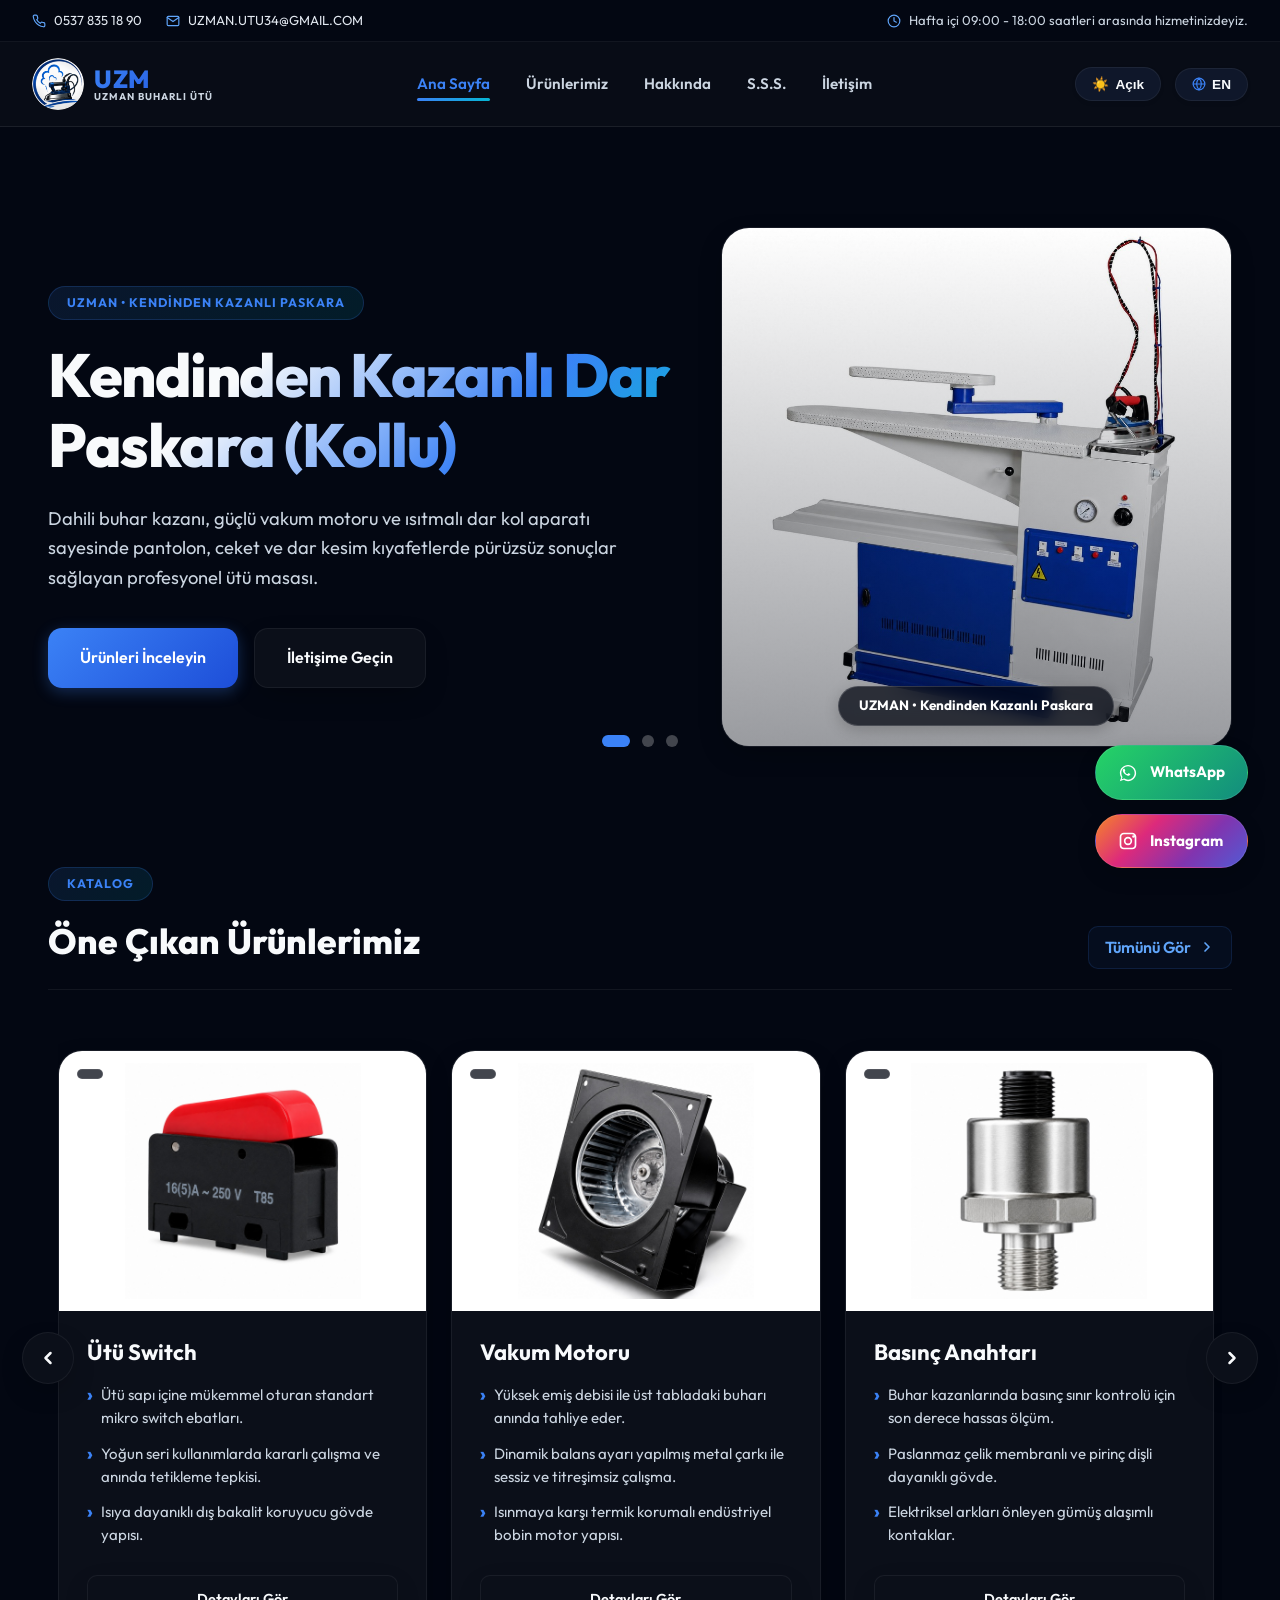
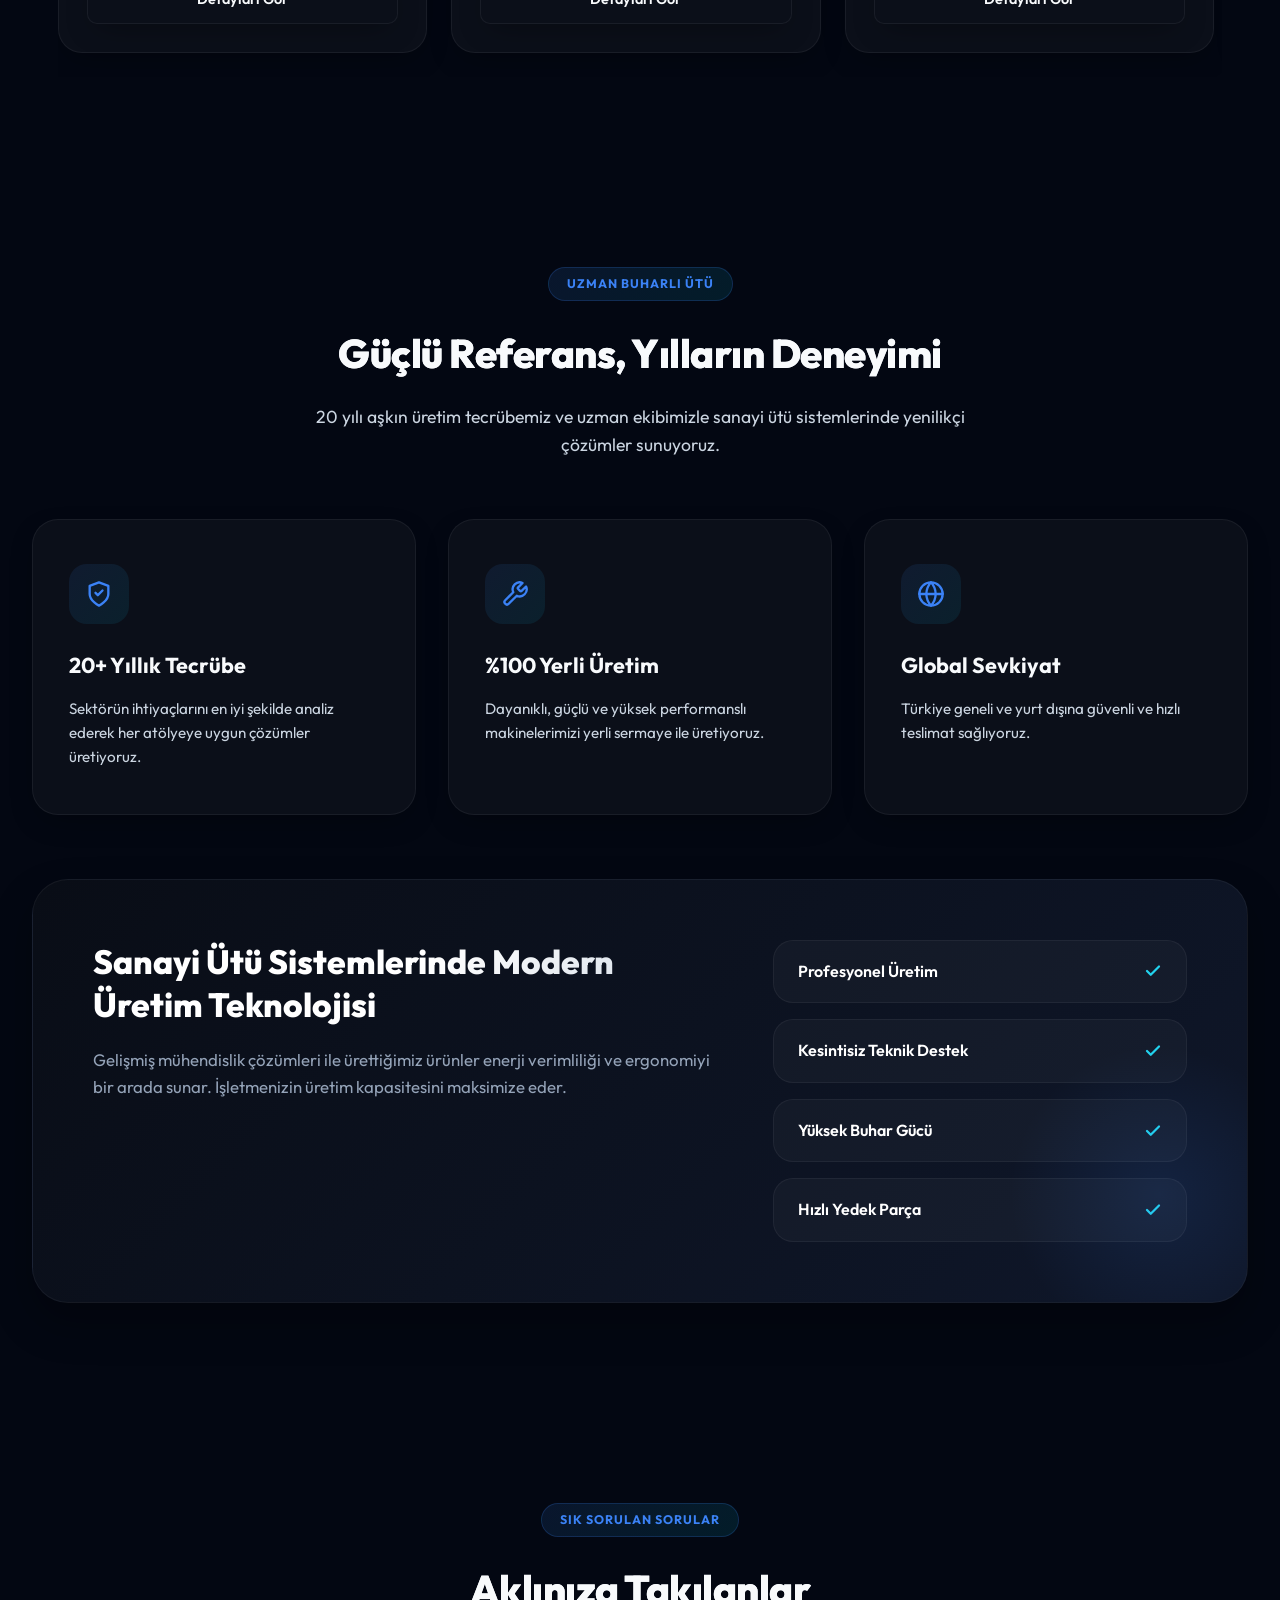
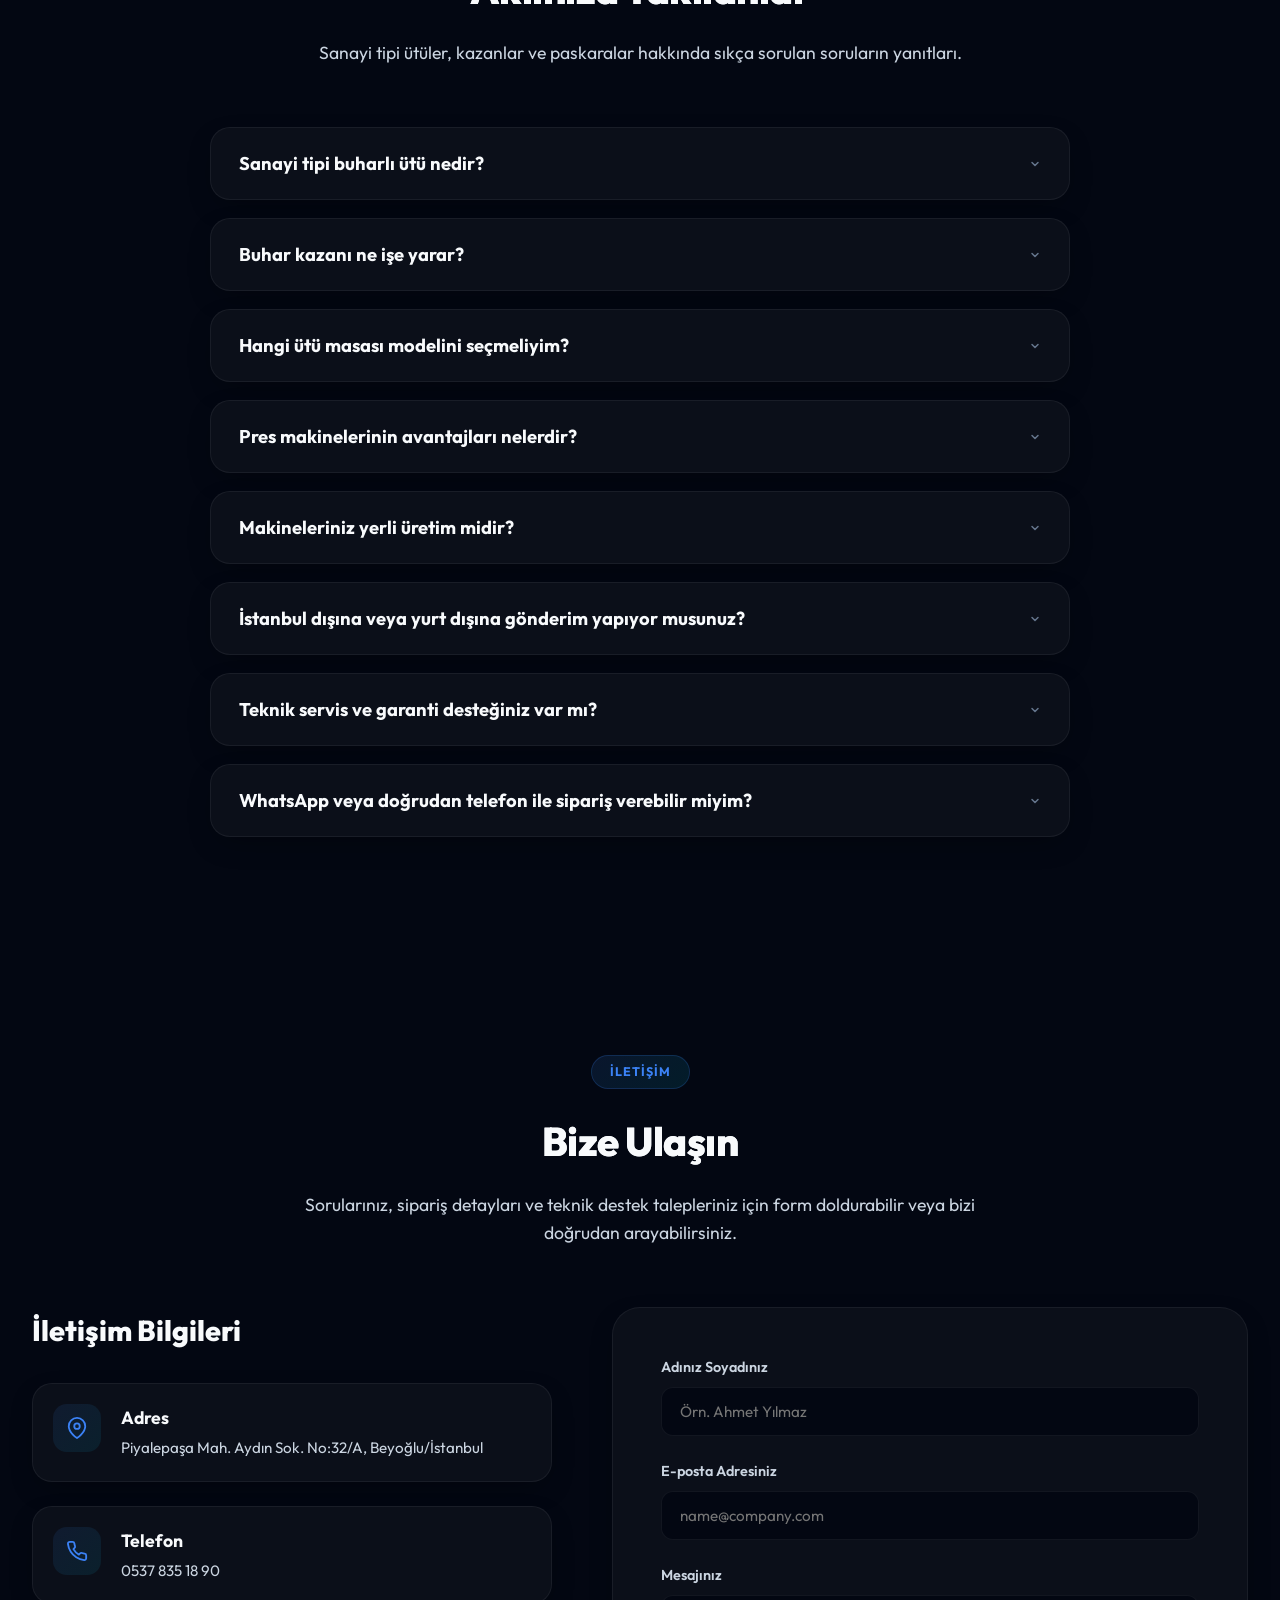
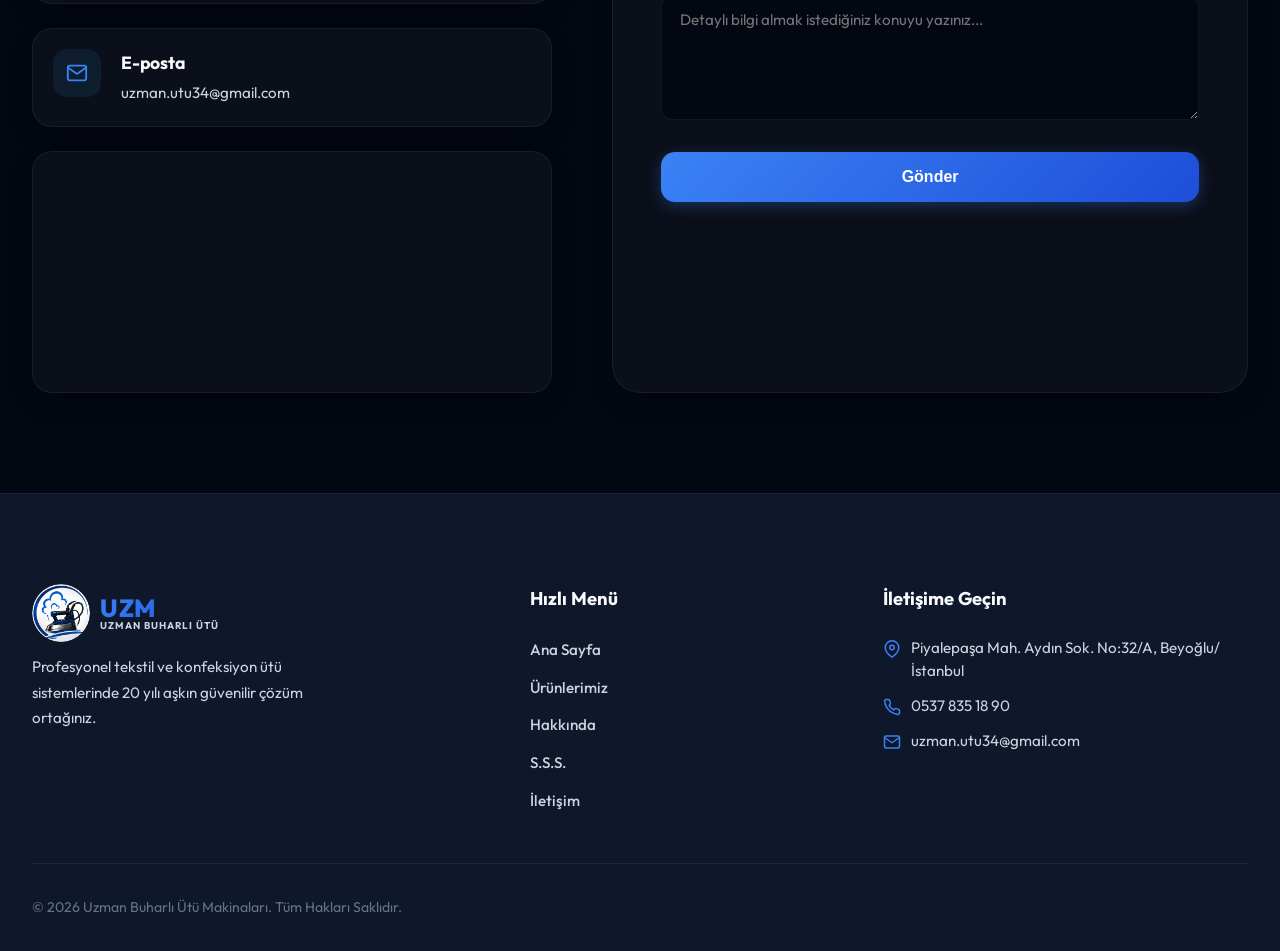
==== index.html @ 2eaba127 "Site güncellendi" ====
<!doctype html>
<html lang="tr" data-theme="dark">
  <head>
    <link rel="stylesheet" href="css/style.css" />
    <meta charset="UTF-8" />
    <meta name="viewport" content="width=device-width, initial-scale=1.0" />
    <title>
      Uzman Buharlı Ütü Makinaları 
    </title>
    <meta
      name="description"
      content="Uzman Buharlı Ütü Makinaları, tekstil ve konfeksiyon sektörüne yönelik profesyonel ütü, pres ve buharlı ütü sistemlerinde kaliteli çözümler sunar."
    />
    <meta
      name="keywords"
      content="Buharlı Ütü, Sanayi Tipi Ütü, Pres Ütü, Buhar Kazanı, Vakumlu Paskara, Tekstil Ekipmanları"
    />
  </head>
  <body>
    <!-- Üst Bilgi Çubuğu (Ticker) -->
    <div class="top-ticker">
      <div class="ticker-info">
        <span>
          <svg class="icon ticker-icon-svg" viewBox="0 0 24 24" fill="none" stroke="currentColor" stroke-width="2" stroke-linecap="round" stroke-linejoin="round"><path d="M22 16.92v3a2 2 0 0 1-2.18 2 19.79 19.79 0 0 1-8.63-3.07 19.5 19.5 0 0 1-6-6 19.79 19.79 0 0 1-3.07-8.67A2 2 0 0 1 4.11 2h3a2 2 0 0 1 2 1.72 12.84 12.84 0 0 0 .7 2.81 2 2 0 0 1-.45 2.11L8.09 9.91a16 16 0 0 0 6 6l1.27-1.27a2 2 0 0 1 2.11-.45 12.84 12.84 0 0 0 2.81.7A2 2 0 0 1 22 16.92z"></path></svg>
          <a href="tel:+905378351890" id="ticker-phone">0537 835 18 90</a>
        </span>
        <span>
          <svg class="icon ticker-icon-svg" viewBox="0 0 24 24" fill="none" stroke="currentColor" stroke-width="2" stroke-linecap="round" stroke-linejoin="round"><path d="M4 4h16c1.1 0 2 .9 2 2v12c0 1.1-.9 2-2 2H4c-1.1 0-2-.9-2-2V6c0-1.1.9-2 2-2z"></path><polyline points="22,6 12,13 2,6"></polyline></svg>
          <a href="mailto:uzman.utu34@gmail.com">UZMAN.UTU34@GMAIL.COM</a>
        </span>
      </div>
      <div class="ticker-news">
        <svg class="icon ticker-icon-svg" viewBox="0 0 24 24" fill="none" stroke="currentColor" stroke-width="2" stroke-linecap="round" stroke-linejoin="round"><circle cx="12" cy="12" r="10"></circle><polyline points="12 6 12 12 16 14"></polyline></svg>
        <span data-i18n="ticker-announcement">Hafta içi 09:00 - 18:00 saatleri arasında hizmetinizdeyiz.</span>
      </div>
    </div>

    <!-- Header ve Menü -->
    <header>
      <div class="navbar">
        <a href="#" class="logo">
          <img src="assets/images/logo.png" alt="Uzman Buharlı Ütü Makinaları" class="logo-img" />
          <span class="logo-text-container">
            <span class="logo-title">UZM</span>
            <span class="logo-subtitle">Uzman Buharlı Ütü</span>
          </span>
        </a>

        <ul class="nav-menu" id="nav-menu">
          <li>
            <a
              href="#"
              class="nav-link active"
              data-section="home"
              data-i18n="nav-home"
              >Ana Sayfa</a
            >
          </li>
          <li>
            <a
              href="#products"
              class="nav-link"
              data-section="products"
              data-i18n="nav-products"
              >Ürünlerimiz</a
            >
          </li>
          <li>
            <a
              href="#about"
              class="nav-link"
              data-section="about"
              data-i18n="nav-about"
              >Hakkında</a
            >
          </li>
          <li>
            <a
              href="#faq"
              class="nav-link"
              data-section="faq"
              data-i18n="nav-faq"
              >S.S.S.</a
            >
          </li>
          <li>
            <a
              href="#contact"
              class="nav-link"
              data-section="contact"
              data-i18n="nav-contact"
              >İletişim</a
            >
          </li>
        </ul>

        <div class="nav-controls">
          <button class="theme-toggle" id="theme-toggle" aria-label="Koyu tema">
            🌙 <span data-i18n="theme-dark">Koyu</span>
          </button>
          <button
            class="lang-toggle"
            id="lang-toggle"
            aria-label="Change Language"
          >
            <svg class="lang-icon" viewBox="0 0 24 24" fill="none" stroke="currentColor" stroke-width="2" stroke-linecap="round" stroke-linejoin="round"><circle cx="12" cy="12" r="10"></circle><line x1="2" y1="12" x2="22" y2="12"></line><path d="M12 2a15.3 15.3 0 0 1 4 10 15.3 15.3 0 0 1-4 10 15.3 15.3 0 0 1-4-10 15.3 15.3 0 0 1 4-10z"></path></svg>
            <span>EN</span>
          </button>
          <button class="menu-toggle" id="menu-toggle" aria-label="Toggle menu">
            <svg viewBox="0 0 24 24" width="24" height="24" stroke="currentColor" stroke-width="2.5" fill="none" stroke-linecap="round" stroke-linejoin="round"><line x1="3" y1="12" x2="21" y2="12"></line><line x1="3" y1="6" x2="21" y2="6"></line><line x1="3" y1="18" x2="21" y2="18"></line></svg>
          </button>
        </div>
      </div>
    </header>

    <main>
      <!-- Ana Giriş (Hero Slider) Bölümü -->
      <section id="home" class="hero-section hero-slider">
        <div class="slider-container" id="slider-container">
          
          <!-- Slide 1: Genel Pres & Ütü -->
          <div class="slide active">
            <div class="hero-content">
              <span class="section-badge" data-i18n="hero-badge-1">UZM PRESS • Yüksek Performans</span>
              <h1 data-i18n="hero-title-1">Sanayi Tipi Buharlı Ütü ve Pres Sistemleri</h1>
              <p data-i18n="hero-desc-1">Tekstil atölyeleri, kuru temizleme işletmeleri ve konfeksiyon fabrikaları için yüksek kaliteli, dayanıklı ve üstün performanslı buharlı ütü çözümleri.</p>
              <div class="cta-buttons">
                <a href="#products" class="btn btn-primary" data-i18n="hero-cta-primary">Ürünleri İnceleyin</a>
                <a href="#contact" class="btn btn-secondary" data-i18n="hero-cta-secondary">İletişime Geçin</a>
              </div>
            </div>
            <div class="hero-image-container">
              <div class="hero-image-glow"></div>
              <img src="assets/images/kendinden_kazanli_dar_paskara_kollu.jpg" alt="Kendinden Kazanlı Dar Paskara (Kollu)" />
              <div class="hero-image-caption" data-i18n="hero-badge-1">UZMAN • Kendinden Kazanlı Paskara</div>
            </div>
          </div>
          
          <!-- Slide 2: Kazanlar -->
          <div class="slide">
            <div class="hero-content">
              <span class="section-badge" data-i18n="hero-badge-2">UZM PRESS • Maksimum Güç</span>
              <h1 data-i18n="hero-title-2">Tam Otomatik Endüstriyel Buhar Kazanları</h1>
              <p data-i18n="hero-desc-2">Yüksek basınçlı kuru buhar üretimi ve kesintisiz su beslemesi ile konfeksiyon hatlarında kesintisiz çalışma ve yüksek verimlilik.</p>
              <div class="cta-buttons">
                <a href="#products" class="btn btn-primary" data-i18n="hero-cta-primary">Ürünleri İnceleyin</a>
                <a href="#contact" class="btn btn-secondary" data-i18n="hero-cta-secondary">İletişime Geçin</a>
              </div>
            </div>
            <div class="hero-image-container">
              <div class="hero-image-glow"></div>
              <img src="assets/images/kendinden_kazanli_genis_paskara.jpg" alt="Kendinden Kazanlı Geniş Paskara" />
              <div class="hero-image-caption" data-i18n="hero-badge-2">UZMAN • Geniş Tabla Avantajı</div>
            </div>
          </div>
          
          <!-- Slide 3: Masalar -->
          <div class="slide">
            <div class="hero-content">
              <span class="section-badge" data-i18n="hero-badge-3">UZM PRESS • Hatasız Formlar</span>
              <h1 data-i18n="hero-title-3">Profesyonel Dikiş Açma ve Ütü Masaları</h1>
              <p data-i18n="hero-desc-3">Yüksek vakum performansı ve ısıtmalı üst tablaları sayesinde nem birikmesini önleyen, iz yapmayan mükemmel ütüleme çözümleri.</p>
              <div class="cta-buttons">
                <a href="#products" class="btn btn-primary" data-i18n="hero-cta-primary">Ürünleri İnceleyin</a>
                <a href="#contact" class="btn btn-secondary" data-i18n="hero-cta-secondary">İletişime Geçin</a>
              </div>
            </div>
            <div class="hero-image-container">
              <div class="hero-image-glow"></div>
              <img src="assets/images/katlanabilir_fanli_kazanli_masa.png" alt="Katlanabilir Fanlı ve Kazanlı Ütü Masası" />
              <div class="hero-image-caption" data-i18n="hero-badge-3">UZMAN • Katlanabilir Tasarım</div>
            </div>
          </div>
          
        </div>
        <!-- Dot Navigasyonu -->
        <div class="slider-dots" id="slider-dots">
          <span class="dot active" data-index="0"></span>
          <span class="dot" data-index="1"></span>
          <span class="dot" data-index="2"></span>
        </div>
      </section>

      <!-- Ürünler Kataloğu (Slider) -->
      <section id="products" class="products-carousel-section">
        <div class="section-header-carousel">
          <div class="header-left">
            <span class="section-badge" data-i18n="products-badge">Katalog</span>
            <h2 data-i18n="products-title">Öne Çıkan Ürünlerimiz</h2>
          </div>
          <a href="products.html" class="view-all-link">
            <span data-i18n="view-all">Tümünü Gör</span>
            <svg viewBox="0 0 24 24" width="16" height="16" fill="none" stroke="currentColor" stroke-width="2.5" stroke-linecap="round" stroke-linejoin="round"><polyline points="9 18 15 12 9 6"></polyline></svg>
          </a>
        </div>

        <div class="carousel-outer-wrapper">
          <button class="carousel-arrow prev-arrow" id="carousel-prev" aria-label="Previous Products">
            <svg viewBox="0 0 24 24" width="20" height="20" fill="none" stroke="currentColor" stroke-width="3" stroke-linecap="round" stroke-linejoin="round"><polyline points="15 18 9 12 15 6"></polyline></svg>
          </button>
          
          <div class="product-carousel-track" id="product-carousel">
            <!-- Javascript ile dolduruluyor -->
          </div>
          
          <button class="carousel-arrow next-arrow" id="carousel-next" aria-label="Next Products">
            <svg viewBox="0 0 24 24" width="20" height="20" fill="none" stroke="currentColor" stroke-width="3" stroke-linecap="round" stroke-linejoin="round"><polyline points="9 18 15 12 9 6"></polyline></svg>
          </button>
        </div>
      </section>

      <!-- Hakkında / Kurumsal Bölümü -->
      <section id="about">
        <div class="section-header">
          <span class="section-badge" data-i18n="about-badge"
            >Uzman Buharlı Ütü</span
          >
          <h2 data-i18n="about-title">Güçlü Referans, Yılların Deneyimi</h2>
          <p data-i18n="about-subtitle">
            20 yılı aşkın üretim tecrübemiz ve uzman ekibimizle sanayi ütü
            sistemlerinde yenilikçi çözümler sunuyoruz.
          </p>
        </div>

        <div class="features-grid">
          <div class="feature-card">
            <div class="feature-icon">
              <svg viewBox="0 0 24 24" width="32" height="32" fill="none" stroke="currentColor" stroke-width="2" stroke-linecap="round" stroke-linejoin="round"><path d="M12 22s8-4 8-10V5l-8-3-8 3v7c0 6 8 10 8 10z"></path><path d="m9 11 2 2 4-4"></path></svg>
            </div>
            <h3 data-i18n="feature-1-title">20+ Yıllık Tecrübe</h3>
            <p data-i18n="feature-1-desc">
              Sektörün ihtiyaçlarını en iyi şekilde analiz ederek her atölyeye
              uygun çözümler üretiyoruz.
            </p>
          </div>
          <div class="feature-card">
            <div class="feature-icon">
              <svg viewBox="0 0 24 24" width="32" height="32" fill="none" stroke="currentColor" stroke-width="2" stroke-linecap="round" stroke-linejoin="round"><path d="M14.7 6.3a1 1 0 0 0 0 1.4l1.6 1.6a1 1 0 0 0 1.4 0l3.77-3.77a6 6 0 0 1-7.94 7.94l-6.91 6.91a2.12 2.12 0 0 1-3-3l6.91-6.91a6 6 0 0 1 7.94-7.94l-3.76 3.76z"></path></svg>
            </div>
            <h3 data-i18n="feature-2-title">%100 Yerli Üretim</h3>
            <p data-i18n="feature-2-desc">
              Dayanıklı, güçlü ve yüksek performanslı makinelerimizi yerli
              sermaye ile üretiyoruz.
            </p>
          </div>
          <div class="feature-card">
            <div class="feature-icon">
              <svg viewBox="0 0 24 24" width="32" height="32" fill="none" stroke="currentColor" stroke-width="2" stroke-linecap="round" stroke-linejoin="round"><circle cx="12" cy="12" r="10"></circle><line x1="2" y1="12" x2="22" y2="12"></line><path d="M12 2a15.3 15.3 0 0 1 4 10 15.3 15.3 0 0 1-4 10 15.3 15.3 0 0 1-4-10 15.3 15.3 0 0 1 4-10z"></path></svg>
            </div>
            <h3 data-i18n="feature-3-title">Global Sevkiyat</h3>
            <p data-i18n="feature-3-desc">
              Türkiye geneli ve yurt dışına güvenli ve hızlı teslimat
              sağlıyoruz.
            </p>
          </div>
        </div>

        <!-- Koyu Renkli Detay Bloğu -->
        <div class="dark-details-block">
          <div class="dark-details-left">
            <h3 data-i18n="details-title">
              Sanayi Ütü Sistemlerinde Modern Üretim Teknolojisi
            </h3>
            <p data-i18n="details-desc">
              Gelişmiş mühendislik çözümleri ile ürettiğimiz ürünler enerji
              verimliliği ve ergonomiyi bir arada sunar. İşletmenizin üretim
              kapasitesini maksimize eder.
            </p>
          </div>
          <div class="dark-details-right">
            <div class="detail-checkmark-row">
              <span data-i18n="details-point-1">Profesyonel Üretim</span>
              <i>
                <svg viewBox="0 0 24 24" width="18" height="18" fill="none" stroke="currentColor" stroke-width="3" stroke-linecap="round" stroke-linejoin="round"><polyline points="20 6 9 17 4 12"></polyline></svg>
              </i>
            </div>
            <div class="detail-checkmark-row">
              <span data-i18n="details-point-2">Kesintisiz Teknik Destek</span>
              <i>
                <svg viewBox="0 0 24 24" width="18" height="18" fill="none" stroke="currentColor" stroke-width="3" stroke-linecap="round" stroke-linejoin="round"><polyline points="20 6 9 17 4 12"></polyline></svg>
              </i>
            </div>
            <div class="detail-checkmark-row">
              <span data-i18n="details-point-3">Yüksek Buhar Gücü</span>
              <i>
                <svg viewBox="0 0 24 24" width="18" height="18" fill="none" stroke="currentColor" stroke-width="3" stroke-linecap="round" stroke-linejoin="round"><polyline points="20 6 9 17 4 12"></polyline></svg>
              </i>
            </div>
            <div class="detail-checkmark-row">
              <span data-i18n="details-point-4">Hızlı Yedek Parça</span>
              <i>
                <svg viewBox="0 0 24 24" width="18" height="18" fill="none" stroke="currentColor" stroke-width="3" stroke-linecap="round" stroke-linejoin="round"><polyline points="20 6 9 17 4 12"></polyline></svg>
              </i>
            </div>
          </div>
        </div>
      </section>

      <!-- Referanslar bölümü istek üzerine kaldırıldı -->

      <!-- SSS (Sık Sorulan Sorular) -->
      <section id="faq">
        <div class="section-header">
          <span class="section-badge" data-i18n="faq-badge"
            >Sık Sorulan Sorular</span
          >
          <h2 data-i18n="faq-title">Aklınıza Takılanlar</h2>
          <p data-i18n="faq-subtitle">
            Sanayi tipi ütüler ve kazanlar hakkında en çok sorulan soruların
            yanıtları.
          </p>
        </div>
        <div class="faq-list" id="faq-list">
          <!-- Javascript ile dolduruluyor -->
        </div>
      </section>

      <!-- İletişim -->
      <section id="contact">
        <div class="section-header">
          <span class="section-badge" data-i18n="contact-badge">İletişim</span>
          <h2 data-i18n="contact-title">Bize Ulaşın</h2>
          <p data-i18n="contact-subtitle">
            Sorularınız, sipariş detayları ve teknik destek talepleriniz için
            form doldurabilir veya bizi doğrudan arayabilirsiniz.
          </p>
        </div>

        <div class="contact-layout">
          <div class="contact-details">
            <h3 data-i18n="contact-details-title">İletişim Bilgileri</h3>
            <div class="contact-info-list">
              <div class="contact-info-item">
                <div class="contact-info-icon">
                  <svg viewBox="0 0 24 24" width="22" height="22" fill="none" stroke="currentColor" stroke-width="2" stroke-linecap="round" stroke-linejoin="round"><path d="M21 10c0 7-9 13-9 13s-9-6-9-13a9 9 0 0 1 18 0z"></path><circle cx="12" cy="10" r="3"></circle></svg>
                </div>
                <div class="contact-info-text">
                  <h4 data-i18n="contact-address-title">Adres</h4>
                  <p>
                    Piyalepaşa Mah. Aydın Sok. No:32/A, Beyoğlu/İstanbul
                  </p>
                </div>
              </div>
              <div class="contact-info-item">
                <div class="contact-info-icon">
                  <svg viewBox="0 0 24 24" width="22" height="22" fill="none" stroke="currentColor" stroke-width="2" stroke-linecap="round" stroke-linejoin="round"><path d="M22 16.92v3a2 2 0 0 1-2.18 2 19.79 19.79 0 0 1-8.63-3.07 19.5 19.5 0 0 1-6-6 19.79 19.79 0 0 1-3.07-8.67A2 2 0 0 1 4.11 2h3a2 2 0 0 1 2 1.72 12.84 12.84 0 0 0 .7 2.81 2 2 0 0 1-.45 2.11L8.09 9.91a16 16 0 0 0 6 6l1.27-1.27a2 2 0 0 1 2.11-.45 12.84 12.84 0 0 0 2.81.7A2 2 0 0 1 22 16.92z"></path></svg>
                </div>
                <div class="contact-info-text">
                  <h4 data-i18n="contact-phone-title">Telefon</h4>
                  <p><a href="tel:+905378351890">0537 835 18 90</a></p>
                </div>
              </div>
              <div class="contact-info-item">
                <div class="contact-info-icon">
                  <svg viewBox="0 0 24 24" width="22" height="22" fill="none" stroke="currentColor" stroke-width="2" stroke-linecap="round" stroke-linejoin="round"><path d="M4 4h16c1.1 0 2 .9 2 2v12c0 1.1-.9 2-2 2H4c-1.1 0-2-.9-2-2V6c0-1.1.9-2 2-2z"></path><polyline points="22,6 12,13 2,6"></polyline></svg>
                </div>
                <div class="contact-info-text">
                  <h4 data-i18n="contact-email-title">E-posta</h4>
                  <p>
                    <a href="mailto:uzman.utu34@gmail.com"
                      >uzman.utu34@gmail.com</a
                    >
                  </p>
                </div>
              </div>
            </div>

            <!-- Harita Entegrasyonu -->
            <div class="contact-map-container">
              <iframe
                src="https://maps.google.com/maps?q=Piyalepasa%20Mah%20Aydin%20Sok%20No%2032%2FA%20Beyoglu%20Istanbul&t=&z=15&ie=UTF8&iwloc=&output=embed"
                width="100%"
                height="240"
                style="border:0;"
                allowfullscreen=""
                loading="lazy"
                referrerpolicy="no-referrer-when-downgrade"
              ></iframe>
            </div>
          </div>

          <div class="contact-form-container">
            <form id="contact-form">
              <div class="form-group">
                <label for="form-name" data-i18n="form-name-label"
                  >Adınız Soyadınız</label
                >
                <input
                  type="text"
                  id="form-name"
                  required
                  placeholder="Örn. Ahmet Yılmaz"
                  data-i18n="form-name-placeholder"
                />
              </div>
              <div class="form-group">
                <label for="form-email" data-i18n="form-email-label"
                  >E-posta Adresiniz</label
                >
                <input
                  type="email"
                  id="form-email"
                  required
                  placeholder="name@company.com"
                  data-i18n="form-email-placeholder"
                />
              </div>
              <div class="form-group">
                <label for="form-message" data-i18n="form-message-label"
                  >Mesajınız</label
                >
                <textarea
                  id="form-message"
                  rows="5"
                  required
                  placeholder="Detaylı bilgi almak istediğiniz konuyu yazınız..."
                  data-i18n="form-message-placeholder"
                ></textarea>
              </div>
              <button
                type="submit"
                class="btn btn-primary"
                style="width: 100%"
                data-i18n="form-submit"
              >
                Gönder
              </button>
            </form>
          </div>
        </div>
      </section>
    </main>

    <!-- Ürün Detay Modalı -->
    <div class="modal" id="product-modal">
      <div class="modal-content">
        <button class="modal-close" id="modal-close">
          <svg viewBox="0 0 24 24" width="20" height="20" stroke="currentColor" stroke-width="2.5" fill="none" stroke-linecap="round" stroke-linejoin="round"><line x1="18" y1="6" x2="6" y2="18"></line><line x1="6" y1="6" x2="18" y2="18"></line></svg>
        </button>
        <div class="modal-body">
          <div class="modal-img-container">
            <img src="" id="modal-img" alt="Product Image" />
          </div>
          <div class="modal-info-container">
            <h3 id="modal-title">Ürün Başlığı</h3>
            <p id="modal-desc">Ürün açıklaması burada yer alacaktır.</p>
            
            <!-- Teknik Özellikler Bölümü -->
            <div id="modal-specs" class="modal-specs-block"></div>
            
            <a
              href="https://wa.me/905378351890"
              target="_blank"
              class="btn btn-primary modal-cta-btn"
              id="modal-cta"
              data-i18n="modal-cta-text"
            >
              <svg viewBox="0 0 32 32" width="20" height="20" fill="currentColor">
                <path d="M19.11 17.27c-.3-.15-1.77-.87-2.05-.97-.27-.1-.47-.15-.67.15-.2.3-.77.97-.95 1.17-.17.2-.35.22-.65.07-.3-.15-1.25-.46-2.38-1.47-.88-.78-1.47-1.75-1.65-2.05-.17-.3-.02-.46.13-.6.13-.13.3-.35.45-.52.15-.17.2-.3.3-.5.1-.2.05-.37-.02-.52-.08-.15-.67-1.62-.92-2.22-.24-.58-.48-.5-.67-.5h-.57c-.2 0-.52.08-.8.37-.27.3-1.05 1.02-1.05 2.47s1.08 2.85 1.23 3.05c.15.2 2.1 3.2 5.08 4.48.7.3 1.25.48 1.67.62.7.22 1.33.18 1.83.1.56-.08 1.77-.72 2.02-1.42.25-.7.25-1.3.17-1.42-.07-.12-.27-.2-.57-.35z"></path>
                <path d="M16.02 3C8.84 3 3 8.84 3 16c0 2.53.74 4.98 2.13 7.08L3 29l6.1-2.02A12.93 12.93 0 0 0 16.02 29C23.2 29 29 23.16 29 16S23.2 3 16.02 3zm0 23.65c-2.1 0-4.16-.57-5.96-1.67l-.43-.25-3.62 1.2 1.18-3.53-.28-.45A10.63 10.63 0 0 1 5.38 16c0-5.88 4.77-10.65 10.64-10.65 5.87 0 10.64 4.77 10.64 10.65 0 5.87-4.77 10.65-10.64 10.65z"></path>
              </svg>
              <span>WhatsApp ile Sor</span>
            </a>
          </div>
        </div>
      </div>
    </div>

    <!-- Instagram & WhatsApp Hızlı İletişim Butonları -->
    <div class="floating-socials">
      <a
        href="https://wa.me/905378351890"
        target="_blank"
        class="float-btn whatsapp"
        aria-label="WhatsApp Support"
      >
        <svg
          viewBox="0 0 32 32"
          style="width: 20px; height: 20px; fill: currentColor"
        >
          <path
            d="M19.11 17.27c-.3-.15-1.77-.87-2.05-.97-.27-.1-.47-.15-.67.15-.2.3-.77.97-.95 1.17-.17.2-.35.22-.65.07-.3-.15-1.25-.46-2.38-1.47-.88-.78-1.47-1.75-1.65-2.05-.17-.3-.02-.46.13-.6.13-.13.3-.35.45-.52.15-.17.2-.3.3-.5.1-.2.05-.37-.02-.52-.08-.15-.67-1.62-.92-2.22-.24-.58-.48-.5-.67-.5h-.57c-.2 0-.52.08-.8.37-.27.3-1.05 1.02-1.05 2.47s1.08 2.85 1.23 3.05c.15.2 2.1 3.2 5.08 4.48.7.3 1.25.48 1.67.62.7.22 1.33.18 1.83.1.56-.08 1.77-.72 2.02-1.42.25-.7.25-1.3.17-1.42-.07-.12-.27-.2-.57-.35z"
          ></path>
          <path
            d="M16.02 3C8.84 3 3 8.84 3 16c0 2.53.74 4.98 2.13 7.08L3 29l6.1-2.02A12.93 12.93 0 0 0 16.02 29C23.2 29 29 23.16 29 16S23.2 3 16.02 3zm0 23.65c-2.1 0-4.16-.57-5.96-1.67l-.43-.25-3.62 1.2 1.18-3.53-.28-.45A10.63 10.63 0 0 1 5.38 16c0-5.88 4.77-10.65 10.64-10.65 5.87 0 10.64 4.77 10.64 10.65 0 5.87-4.77 10.65-10.64 10.65z"
          ></path>
        </svg>
        <span>WhatsApp</span>
      </a>
      <a
        href="https://instagram.com/uzmanbuharliutu"
        target="_blank"
        class="float-btn instagram"
        aria-label="Instagram Profile"
      >
        <svg
          viewBox="0 0 24 24"
          style="width: 20px; height: 20px; fill: currentColor"
        >
          <path
            d="M7 2C4.2 2 2 4.2 2 7v10c0 2.8 2.2 5 5 5h10c2.8 0 5-2.2 5-5V7c0-2.8-2.2-5-5-5H7zm0 2h10c1.7 0 3 1.3 3 3v10c0 1.7-1.3 3-3 3H7c-1.7 0-3-1.3-3-3V7c0-1.7 1.3-3 3-3zm11.5 1a1.5 1.5 0 100 3 1.5 1.5 0 000-3zM12 7a5 5 0 100 10 5 5 0 000-10zm0 2a3 3 0 110 6 3 3 0 010-6z"
          ></path>
        </svg>
        <span>Instagram</span>
      </a>
    </div>

    <!-- Alt Bilgi (Footer) -->
    <footer>
      <div class="footer-content">
        <div class="footer-brand">
          <a href="#" class="logo" style="margin-bottom: 12px; display: inline-flex;">
            <img src="assets/images/logo.png" alt="Uzman Buharlı Ütü Makinaları" class="logo-img-footer" style="margin-bottom: 0;" />
            <span class="logo-text-container">
              <span class="logo-title">UZM</span>
              <span class="logo-subtitle">Uzman Buharlı Ütü</span>
            </span>
          </a>
          <p data-i18n="footer-brand-text">
            Profesyonel tekstil ve konfeksiyon ütü sistemlerinde 20 yılı aşkın
            güvenilir çözüm ortağınız.
          </p>
        </div>
        <div class="footer-links">
          <h4 data-i18n="footer-links-title">Hızlı Menü</h4>
          <ul class="footer-links-list">
            <li><a href="#" data-i18n="nav-home">Ana Sayfa</a></li>
            <li>
              <a href="#products" data-i18n="nav-products">Ürünlerimiz</a>
            </li>
            <li><a href="#about" data-i18n="nav-about">Hakkında</a></li>
            <li><a href="#faq" data-i18n="nav-faq">S.S.S.</a></li>
            <li><a href="#contact" data-i18n="nav-contact">İletişim</a></li>
          </ul>
        </div>
        <div class="footer-contact">
          <h4 data-i18n="footer-contact-title">İletişime Geçin</h4>
          <p>
            <svg class="icon footer-contact-icon" viewBox="0 0 24 24" fill="none" stroke="currentColor" stroke-width="2" stroke-linecap="round" stroke-linejoin="round"><path d="M21 10c0 7-9 13-9 13s-9-6-9-13a9 9 0 0 1 18 0z"></path><circle cx="12" cy="10" r="3"></circle></svg>
            <span>Piyalepaşa Mah. Aydın Sok. No:32/A, Beyoğlu/İstanbul</span>
          </p>
          <p style="margin-top: 12px">
            <svg class="icon footer-contact-icon" viewBox="0 0 24 24" fill="none" stroke="currentColor" stroke-width="2" stroke-linecap="round" stroke-linejoin="round"><path d="M22 16.92v3a2 2 0 0 1-2.18 2 19.79 19.79 0 0 1-8.63-3.07 19.5 19.5 0 0 1-6-6 19.79 19.79 0 0 1-3.07-8.67A2 2 0 0 1 4.11 2h3a2 2 0 0 1 2 1.72 12.84 12.84 0 0 0 .7 2.81 2 2 0 0 1-.45 2.11L8.09 9.91a16 16 0 0 0 6 6l1.27-1.27a2 2 0 0 1 2.11-.45 12.84 12.84 0 0 0 2.81.7A2 2 0 0 1 22 16.92z"></path></svg>
            <a href="tel:+905378351890">0537 835 18 90</a>
          </p>
          <p style="margin-top: 12px">
            <svg class="icon footer-contact-icon" viewBox="0 0 24 24" fill="none" stroke="currentColor" stroke-width="2" stroke-linecap="round" stroke-linejoin="round"><path d="M4 4h16c1.1 0 2 .9 2 2v12c0 1.1-.9 2-2 2H4c-1.1 0-2-.9-2-2V6c0-1.1.9-2 2-2z"></path><polyline points="22,6 12,13 2,6"></polyline></svg>
            <a href="mailto:uzman.utu34@gmail.com">uzman.utu34@gmail.com</a>
          </p>
        </div>
      </div>
      <div class="footer-bottom">
        <p>
          &copy; 2026 Uzman Buharlı Ütü Makinaları. Tüm Hakları Saklıdır.
        </p>
        
      </div>
    </footer>

    <!-- Toast Notifications Container -->
    <div id="toast-container"></div>

    <script src="js/data.js"></script>
    <script src="js/app.js"></script>
  </body>
</html>
---- css/style.css ----
@import url("https://fonts.googleapis.com/css2?family=Outfit:wght@300;400;500;600;700;800&display=swap");

:root {
  --font-sans: "Outfit", -apple-system, BlinkMacSystemFont, sans-serif;

  /* Gündüz (Light) Modu Değişkenleri */
  --bg-primary: #f8fafc;
  --bg-secondary: #ffffff;
  --bg-tertiary: #f1f5f9;
  --text-primary: #0f172a;
  --text-secondary: #334155;
  --text-muted: #64748b;

  --primary-color: #2563eb;
  --primary-light: #60a5fa;
  --primary-dark: #1e3a8a;
  --accent-color: #0891b2;
  --accent-light: #22d3ee;

  --border-color: #e2e8f0;
  
  --glass-bg: rgba(255, 255, 255, 0.75);
  --glass-border: rgba(255, 255, 255, 0.5);
  --glass-blur: 16px;
  
  --card-shadow: 0 10px 30px -10px rgba(15, 23, 42, 0.08);
  --hover-shadow: 0 20px 40px -15px rgba(37, 99, 235, 0.15);
  
  --transition-smooth: all 0.4s cubic-bezier(0.4, 0, 0.2, 1);
  --transition-fast: all 0.2s cubic-bezier(0.4, 0, 0.2, 1);
}

/* Gece (Dark) Modu Değişkenleri */
[data-theme="dark"] {
  --bg-primary: #030712;
  --bg-secondary: #0b0f19;
  --bg-tertiary: #0f172a;
  --text-primary: #f8fafc;
  --text-secondary: #cbd5e1;
  --text-muted: #64748b;

  --primary-color: #3b82f6;
  --primary-light: #60a5fa;
  --primary-dark: #1d4ed8;
  --accent-color: #06b6d4;
  --accent-light: #22d3ee;

  --border-color: rgba(255, 255, 255, 0.06);
  
  --glass-bg: rgba(11, 15, 25, 0.75);
  --glass-border: rgba(255, 255, 255, 0.08);
  
  --card-shadow: 0 10px 30px -10px rgba(0, 0, 0, 0.4);
  --hover-shadow: 0 20px 40px -15px rgba(59, 130, 246, 0.25);
}

/* Genel Sınıflar ve Resetler */
* {
  margin: 0;
  padding: 0;
  box-sizing: border-box;
}

html {
  scroll-behavior: smooth;
}

body {
  font-family: var(--font-sans);
  background-color: var(--bg-primary);
  color: var(--text-primary);
  line-height: 1.6;
  overflow-x: hidden;
  transition: var(--transition-smooth);
}

a {
  text-decoration: none;
  color: inherit;
  transition: var(--transition-fast);
}

/* Custom Scrollbar */
::-webkit-scrollbar {
  width: 10px;
}
::-webkit-scrollbar-track {
  background: var(--bg-primary);
}
::-webkit-scrollbar-thumb {
  background: var(--bg-tertiary);
  border-radius: 10px;
  border: 2px solid var(--bg-primary);
}
::-webkit-scrollbar-thumb:hover {
  background: var(--primary-light);
}

/* SVG İkon Genel Tasarımı */
.icon {
  width: 1.2rem;
  height: 1.2rem;
  display: inline-block;
  vertical-align: middle;
  stroke-width: 2;
  transition: var(--transition-fast);
}

/* Üst Bilgi Barı (Ticker) */
.top-ticker {
  background-color: #030712;
  border-bottom: 1px solid var(--border-color);
  color: #e2e8f0;
  font-size: 0.82rem;
  padding: 10px 32px;
  display: flex;
  justify-content: space-between;
  align-items: center;
  z-index: 1001;
  position: relative;
}

.ticker-info {
  display: flex;
  gap: 24px;
  align-items: center;
}

.ticker-info span {
  display: flex;
  align-items: center;
  gap: 8px;
}

.ticker-info a:hover {
  color: var(--primary-light);
}

.ticker-news {
  display: flex;
  align-items: center;
  gap: 8px;
  color: #cbd5e1;
}

.ticker-icon-svg {
  width: 14px;
  height: 14px;
  color: var(--primary-light);
}

/* Header & Menü Tasarımı */
header {
  position: sticky;
  top: 0;
  z-index: 1000;
  background: var(--glass-bg);
  backdrop-filter: blur(var(--glass-blur));
  -webkit-backdrop-filter: blur(var(--glass-blur));
  border-bottom: 1px solid var(--glass-border);
  transition: var(--transition-smooth);
}

.navbar {
  max-width: 1280px;
  margin: 0 auto;
  padding: 16px 32px;
  display: flex;
  justify-content: space-between;
  align-items: center;
}

.logo {
  display: flex;
  align-items: center;
  gap: 10px;
  font-size: 1.45rem;
  font-weight: 800;
  color: var(--text-primary);
  letter-spacing: -0.5px;
}

.logo-img {
  height: 52px;
  width: 52px;
  object-fit: cover;
  border-radius: 50%;
  display: block;
  transition: var(--transition-smooth);
}

.logo-img:hover {
  transform: scale(1.05);
}

.logo-img-footer {
  height: 58px;
  width: 58px;
  object-fit: cover;
  border-radius: 50%;
  display: block;
  margin-bottom: 12px;
}

.logo-text-container {
  display: flex;
  flex-direction: column;
  line-height: 1.1;
  text-align: left;
}

.logo-title {
  font-size: 1.55rem;
  font-weight: 800;
  color: var(--text-primary);
  background: linear-gradient(135deg, var(--primary-color) 0%, var(--primary-dark) 100%);
  background-clip: text;
  -webkit-background-clip: text;
  -webkit-text-fill-color: transparent;
  letter-spacing: 0.5px;
}

.logo-subtitle {
  font-size: 0.62rem;
  font-weight: 700;
  text-transform: uppercase;
  color: var(--text-secondary);
  letter-spacing: 1px;
}

.logo-icon {
  width: 28px;
  height: 28px;
  color: var(--primary-color);
  fill: rgba(59, 130, 246, 0.15);
  animation: pulseGlow 3s infinite;
}

.nav-menu {
  display: flex;
  list-style: none;
  gap: 36px;
  font-weight: 600;
  font-size: 0.95rem;
}

.nav-link {
  position: relative;
  padding: 8px 0;
  color: var(--text-secondary);
}

.nav-link:hover {
  color: var(--primary-color);
}

.nav-link::after {
  content: "";
  position: absolute;
  bottom: 0;
  left: 0;
  width: 0;
  height: 2.5px;
  border-radius: 5px;
  background: linear-gradient(90deg, var(--primary-color), var(--accent-color));
  transition: var(--transition-smooth);
}

.nav-link:hover::after,
.nav-link.active::after {
  width: 100%;
}

.nav-link.active {
  color: var(--primary-color);
}

.nav-controls {
  display: flex;
  align-items: center;
  gap: 14px;
}

.theme-toggle,
.lang-toggle {
  background: var(--bg-tertiary);
  border: 1px solid var(--border-color);
  border-radius: 100px;
  padding: 8px 16px;
  cursor: pointer;
  font-size: 0.85rem;
  font-weight: 600;
  color: var(--text-primary);
  display: flex;
  align-items: center;
  gap: 6px;
  box-shadow: 0 2px 5px rgba(0,0,0,0.05);
  transition: var(--transition-smooth);
}

.theme-toggle:hover,
.lang-toggle:hover {
  border-color: var(--primary-light);
  transform: translateY(-2px);
  box-shadow: 0 4px 12px rgba(59, 130, 246, 0.15);
}

.lang-icon {
  width: 14px;
  height: 14px;
  color: var(--primary-color);
}

.menu-toggle {
  display: none;
  background: var(--bg-tertiary);
  border: 1px solid var(--border-color);
  border-radius: 8px;
  padding: 8px;
  color: var(--text-primary);
  cursor: pointer;
  transition: var(--transition-smooth);
}

.menu-toggle:hover {
  background: var(--border-color);
}

/* Sections */
section {
  padding: 100px 32px;
  max-width: 1280px;
  margin: 0 auto;
  position: relative;
}

.section-header {
  text-align: center;
  max-width: 700px;
  margin: 0 auto 60px;
}

.section-badge {
  display: inline-block;
  background: linear-gradient(135deg, rgba(59, 130, 246, 0.12), rgba(6, 182, 212, 0.12));
  border: 1px solid rgba(59, 130, 246, 0.2);
  color: var(--primary-color);
  padding: 6px 18px;
  border-radius: 100px;
  font-size: 0.78rem;
  font-weight: 700;
  letter-spacing: 1px;
  text-transform: uppercase;
  margin-bottom: 20px;
}

.section-header h2 {
  font-size: 2.5rem;
  font-weight: 800;
  letter-spacing: -0.5px;
  margin-bottom: 18px;
  background: linear-gradient(135deg, var(--text-primary) 30%, var(--text-secondary) 100%);
  background-clip: text;
  -webkit-background-clip: text;
}

.section-header p {
  color: var(--text-secondary);
  font-size: 1.1rem;
}

/* Hero (Giriş) Tasarımı */
.hero {
  min-height: calc(100vh - 150px);
  display: grid;
  grid-template-columns: 1.1fr 0.9fr;
  align-items: center;
  gap: 60px;
  padding-top: 60px;
  padding-bottom: 60px;
}

.hero-glow {
  position: absolute;
  width: 400px;
  height: 400px;
  background: radial-gradient(circle, rgba(59, 130, 246, 0.15) 0%, rgba(6, 182, 212, 0.05) 50%, transparent 100%);
  top: 10%;
  left: -10%;
  pointer-events: none;
  z-index: 0;
}

.hero-content {
  position: relative;
  z-index: 2;
}

.hero-content h1 {
  font-size: 3.8rem;
  font-weight: 800;
  line-height: 1.15;
  letter-spacing: -1.5px;
  margin-bottom: 24px;
  background: linear-gradient(135deg, var(--text-primary) 30%, var(--primary-color) 70%, var(--accent-color) 100%);
  background-clip: text;
  -webkit-background-clip: text;
  -webkit-text-fill-color: transparent;
}

.hero-content p {
  font-size: 1.15rem;
  color: var(--text-secondary);
  margin-bottom: 36px;
  max-width: 580px;
}

.cta-buttons {
  display: flex;
  gap: 16px;
}

.btn {
  display: inline-flex;
  align-items: center;
  justify-content: center;
  gap: 10px;
  padding: 16px 32px;
  border-radius: 14px;
  font-weight: 600;
  font-size: 1rem;
  cursor: pointer;
  transition: var(--transition-smooth);
}

.btn-primary {
  background: linear-gradient(135deg, var(--primary-color) 0%, var(--primary-dark) 100%);
  color: #ffffff;
  box-shadow: 0 4px 15px rgba(59, 130, 246, 0.3);
  border: none;
}

.btn-primary:hover {
  transform: translateY(-3px);
  box-shadow: 0 8px 25px rgba(59, 130, 246, 0.45);
}

.btn-secondary {
  background: var(--bg-secondary);
  border: 1px solid var(--border-color);
  color: var(--text-primary);
  box-shadow: var(--card-shadow);
}

.btn-secondary:hover {
  border-color: var(--primary-light);
  transform: translateY(-3px);
  box-shadow: var(--hover-shadow);
}

.hero-image-container {
  height: 520px;
  border-radius: 28px;
  overflow: hidden;
  position: relative;
  box-shadow: var(--card-shadow);
  border: 1px solid var(--glass-border);
  z-index: 2;
  transition: var(--transition-smooth);
}

.hero-image-container:hover {
  transform: scale(1.02);
  box-shadow: var(--hover-shadow);
}

.hero-image-glow {
  position: absolute;
  width: 100%;
  height: 100%;
  background: linear-gradient(to top, rgba(3, 7, 18, 0.4) 0%, transparent 100%);
  z-index: 1;
  pointer-events: none;
}

.hero-image-container img {
  width: 100%;
  height: 100%;
  object-fit: cover;
}

.hero-badge {
  position: absolute;
  bottom: 24px;
  left: 24px;
  background: rgba(3, 7, 18, 0.85);
  backdrop-filter: blur(12px);
  -webkit-backdrop-filter: blur(12px);
  padding: 16px 24px;
  border-radius: 20px;
  color: #ffffff;
  display: flex;
  align-items: center;
  gap: 16px;
  z-index: 2;
  border: 1px solid rgba(255, 255, 255, 0.1);
  animation: float 4s ease-in-out infinite;
}

.badge-icon-w {
  width: 42px;
  height: 42px;
  background: linear-gradient(135deg, var(--primary-color), var(--accent-color));
  border-radius: 12px;
  display: flex;
  align-items: center;
  justify-content: center;
  color: #ffffff;
}

.hero-badge-title {
  font-weight: 700;
  font-size: 0.95rem;
}

.hero-badge-subtitle {
  font-size: 0.78rem;
  opacity: 0.8;
}

/* Hakkında / Kurumsal Özellikler */
.features-grid {
  display: grid;
  grid-template-columns: repeat(3, 1fr);
  gap: 32px;
  margin-bottom: 64px;
}

.feature-card {
  background-color: var(--bg-secondary);
  border: 1px solid var(--border-color);
  box-shadow: var(--card-shadow);
  border-radius: 26px;
  padding: 44px 36px;
  transition: var(--transition-smooth);
}

.feature-card:hover {
  transform: translateY(-8px);
  border-color: var(--primary-light);
  box-shadow: var(--hover-shadow);
}

.feature-icon {
  width: 60px;
  height: 60px;
  border-radius: 18px;
  background: linear-gradient(135deg, rgba(59, 130, 246, 0.1), rgba(6, 182, 212, 0.1));
  display: flex;
  align-items: center;
  justify-content: center;
  color: var(--primary-color);
  margin-bottom: 24px;
}

.feature-icon svg {
  width: 28px;
  height: 28px;
}

.feature-card h3 {
  font-size: 1.35rem;
  font-weight: 700;
  margin-bottom: 14px;
}

.feature-card p {
  color: var(--text-secondary);
  font-size: 0.95rem;
}

/* Koyu Detay Bloğu */
.dark-details-block {
  background: linear-gradient(135deg, #090d16 0%, #0f172a 100%);
  border: 1px solid rgba(255, 255, 255, 0.05);
  box-shadow: 0 20px 40px rgba(0,0,0,0.3);
  color: #ffffff;
  border-radius: 36px;
  padding: 60px;
  display: grid;
  grid-template-columns: 1.2fr 0.8fr;
  gap: 60px;
  position: relative;
  overflow: hidden;
}

.dark-details-block::before {
  content: "";
  position: absolute;
  width: 300px;
  height: 300px;
  background: radial-gradient(circle, rgba(59, 130, 246, 0.12) 0%, transparent 70%);
  right: -5%;
  bottom: -10%;
  pointer-events: none;
}

.dark-details-left h3 {
  font-size: 2.1rem;
  font-weight: 800;
  line-height: 1.3;
  margin-bottom: 20px;
  background: linear-gradient(135deg, #ffffff 50%, #cbd5e1 100%);
  background-clip: text;
  -webkit-background-clip: text;
  -webkit-text-fill-color: transparent;
}

.dark-details-left p {
  color: #94a3b8;
  font-size: 1.05rem;
}

.dark-details-right {
  display: flex;
  flex-direction: column;
  justify-content: center;
  gap: 16px;
}

.detail-checkmark-row {
  display: flex;
  justify-content: space-between;
  align-items: center;
  padding: 18px 24px;
  background: rgba(255, 255, 255, 0.03);
  border: 1px solid rgba(255, 255, 255, 0.05);
  border-radius: 20px;
  transition: var(--transition-smooth);
}

.detail-checkmark-row:hover {
  background: rgba(255, 255, 255, 0.06);
  border-color: rgba(59, 130, 246, 0.3);
  transform: translateX(5px);
}

.detail-checkmark-row span {
  font-weight: 600;
  font-size: 1rem;
}

.detail-checkmark-row i {
  color: var(--accent-light);
  display: flex;
  align-items: center;
}

/* Ürün Filtreleme Tabbar */
.product-filters {
  display: flex;
  justify-content: center;
  flex-wrap: wrap;
  gap: 12px;
  margin-bottom: 44px;
}

.filter-btn {
  background: var(--bg-secondary);
  border: 1px solid var(--border-color);
  color: var(--text-secondary);
  font-family: var(--font-sans);
  font-weight: 600;
  font-size: 0.9rem;
  padding: 12px 24px;
  border-radius: 100px;
  cursor: pointer;
  box-shadow: var(--card-shadow);
  transition: var(--transition-smooth);
}

.filter-btn:hover {
  color: var(--primary-color);
  border-color: var(--primary-light);
  transform: translateY(-2px);
}

.filter-btn.active {
  background: linear-gradient(135deg, var(--primary-color), var(--primary-dark));
  color: #ffffff;
  border-color: var(--primary-color);
  box-shadow: 0 4px 15px rgba(59, 130, 246, 0.3);
}

/* Ürün Grid ve Kart Tasarımı */
.product-grid {
  display: grid;
  grid-template-columns: repeat(3, 1fr);
  gap: 32px;
}

.product-card {
  background-color: var(--bg-secondary);
  border: 1px solid var(--border-color);
  box-shadow: var(--card-shadow);
  border-radius: 24px;
  overflow: hidden;
  display: flex;
  flex-direction: column;
  cursor: pointer;
  transition: var(--transition-smooth);
}

.product-card:hover {
  transform: translateY(-8px);
  border-color: var(--primary-light);
  box-shadow: var(--hover-shadow);
}

.product-img-w {
  height: 260px;
  overflow: hidden;
  position: relative;
  background-color: #ffffff;
}

.product-category-tag {
  position: absolute;
  top: 18px;
  left: 18px;
  background: rgba(3, 7, 18, 0.75);
  backdrop-filter: blur(8px);
  -webkit-backdrop-filter: blur(8px);
  color: #ffffff;
  font-size: 0.75rem;
  font-weight: 700;
  padding: 4px 12px;
  border-radius: 50px;
  border: 1px solid rgba(255, 255, 255, 0.1);
  z-index: 2;
}

.product-img-w img {
  width: 100%;
  height: 100%;
  object-fit: contain;
  padding: 12px;
  transition: var(--transition-smooth);
}

.product-card:hover .product-img-w img {
  transform: scale(1.08);
}

.product-info {
  padding: 28px;
  display: flex;
  flex-direction: column;
  flex-grow: 1;
}

.product-info h3 {
  font-size: 1.38rem;
  font-weight: 700;
  margin-bottom: 16px;
  line-height: 1.25;
}

.product-bullets-list {
  list-style: none;
  margin-bottom: 28px;
  padding-left: 0;
  display: flex;
  flex-direction: column;
  gap: 12px;
  flex-grow: 1;
}

.product-bullet {
  font-size: 0.94rem;
  color: var(--text-secondary);
  line-height: 1.55;
  display: flex;
  align-items: flex-start;
  gap: 8px;
}

.bullet-arrow {
  color: var(--primary-color);
  font-weight: 800;
  font-size: 1.2rem;
  line-height: 1.2;
}

.product-card-footer {
  margin-top: auto;
}

.card-btn {
  width: 100%;
  font-size: 0.9rem;
  padding: 12px 20px;
  border-radius: 10px;
}

/* Referanslar Bölümü */
.references-grid {
  display: grid;
  grid-template-columns: repeat(6, 1fr);
  gap: 20px;
}

.reference-card {
  background: var(--bg-secondary);
  border: 1px solid var(--border-color);
  height: 100px;
  border-radius: 20px;
  display: flex;
  align-items: center;
  justify-content: center;
  position: relative;
  overflow: hidden;
  box-shadow: var(--card-shadow);
  transition: var(--transition-smooth);
}

.ref-logo-text {
  font-weight: 800;
  font-size: 1.1rem;
  letter-spacing: 1px;
  color: var(--text-muted);
  z-index: 2;
  transition: var(--transition-smooth);
}

.card-glow {
  position: absolute;
  width: 100%;
  height: 100%;
  background: linear-gradient(135deg, rgba(59, 130, 246, 0.08), rgba(6, 182, 212, 0.08));
  opacity: 0;
  z-index: 1;
  transition: var(--transition-smooth);
}

.reference-card:hover {
  transform: translateY(-5px);
  border-color: var(--primary-light);
  box-shadow: var(--hover-shadow);
}

.reference-card:hover .ref-logo-text {
  color: var(--primary-color);
  transform: scale(1.05);
}

.reference-card:hover .card-glow {
  opacity: 1;
}

/* SSS Accordion Tasarımı */
.faq-list {
  max-width: 860px;
  margin: 0 auto;
}

.faq-item {
  background-color: var(--bg-secondary);
  border: 1px solid var(--border-color);
  box-shadow: var(--card-shadow);
  border-radius: 20px;
  margin-bottom: 18px;
  overflow: hidden;
  transition: var(--transition-smooth);
}

.faq-item:hover {
  border-color: var(--primary-light);
}

.faq-question {
  width: 100%;
  text-align: left;
  background: transparent;
  border: none;
  padding: 24px 28px;
  font-size: 1.15rem;
  font-family: var(--font-sans);
  font-weight: 700;
  color: var(--text-primary);
  cursor: pointer;
  display: flex;
  justify-content: space-between;
  align-items: center;
  gap: 20px;
}

.faq-arrow {
  color: var(--text-muted);
  display: flex;
  align-items: center;
  justify-content: center;
  transition: var(--transition-smooth);
}

.faq-answer {
  max-height: 0;
  overflow: hidden;
  padding: 0 28px;
  color: var(--text-secondary);
  font-size: 1rem;
  transition: var(--transition-smooth);
}

.faq-item.active {
  border-color: var(--primary-color);
}

.faq-item.active .faq-answer {
  padding-bottom: 24px;
  max-height: 300px;
}

.faq-item.active .faq-arrow {
  transform: rotate(180deg);
  color: var(--primary-color);
}

/* İletişim Layout ve Form */
.contact-layout {
  display: grid;
  grid-template-columns: 0.9fr 1.1fr;
  gap: 60px;
}

.contact-details {
  display: flex;
  flex-direction: column;
}

.contact-details h3 {
  font-size: 1.8rem;
  font-weight: 800;
  margin-bottom: 30px;
}

.contact-info-list {
  display: flex;
  flex-direction: column;
  gap: 24px;
}

.contact-info-item {
  display: flex;
  align-items: flex-start;
  gap: 20px;
  padding: 20px;
  background: var(--bg-secondary);
  border: 1px solid var(--border-color);
  box-shadow: var(--card-shadow);
  border-radius: 20px;
  transition: var(--transition-smooth);
}

.contact-info-item:hover {
  transform: translateX(6px);
  border-color: var(--primary-light);
  box-shadow: var(--hover-shadow);
}

.contact-info-icon {
  width: 48px;
  height: 48px;
  background: linear-gradient(135deg, rgba(59, 130, 246, 0.1), rgba(6, 182, 212, 0.1));
  color: var(--primary-color);
  border-radius: 14px;
  display: flex;
  align-items: center;
  justify-content: center;
  flex-shrink: 0;
}

.contact-info-icon svg {
  width: 22px;
  height: 22px;
}

.contact-info-text h4 {
  font-size: 1.1rem;
  font-weight: 700;
  margin-bottom: 4px;
}

.contact-info-text p {
  color: var(--text-secondary);
  font-size: 0.95rem;
}

.contact-map-container {
  margin-top: 24px;
  border-radius: 20px;
  overflow: hidden;
  border: 1px solid var(--border-color);
  box-shadow: var(--card-shadow);
  background: var(--bg-secondary);
  transition: var(--transition-smooth);
}

.contact-map-container:hover {
  border-color: var(--primary-light);
  transform: translateY(-3px);
  box-shadow: var(--hover-shadow);
}

.contact-map-container iframe {
  display: block;
}

.contact-form-container {
  background-color: var(--bg-secondary);
  border: 1px solid var(--border-color);
  box-shadow: var(--card-shadow);
  padding: 48px;
  border-radius: 28px;
}

.form-group {
  margin-bottom: 24px;
}

.form-group label {
  display: block;
  font-weight: 600;
  font-size: 0.9rem;
  margin-bottom: 8px;
  color: var(--text-secondary);
}

.form-group input,
.form-group textarea {
  width: 100%;
  padding: 14px 18px;
  border-radius: 12px;
  border: 1px solid var(--border-color);
  background-color: var(--bg-primary);
  color: var(--text-primary);
  font-family: var(--font-sans);
  font-size: 0.95rem;
  transition: var(--transition-smooth);
}

.form-group input:focus,
.form-group textarea:focus {
  outline: none;
  border-color: var(--primary-light);
  box-shadow: 0 0 0 4px rgba(59, 130, 246, 0.12);
  background-color: var(--bg-secondary);
}

/* Modal Redesign */
.modal {
  position: fixed;
  top: 0;
  left: 0;
  width: 100%;
  height: 100%;
  background: rgba(3, 7, 18, 0.6);
  backdrop-filter: blur(12px);
  -webkit-backdrop-filter: blur(12px);
  display: none;
  justify-content: center;
  align-items: center;
  z-index: 2000;
  opacity: 0;
  transition: opacity 0.3s ease;
}

.modal.show {
  opacity: 1;
}

.modal-content {
  background-color: var(--bg-secondary);
  border: 1px solid var(--glass-border);
  box-shadow: 0 30px 60px -15px rgba(0, 0, 0, 0.6);
  border-radius: 32px;
  max-width: 900px;
  width: 90%;
  position: relative;
  overflow: hidden;
  transform: scale(0.9);
  transition: transform 0.3s ease;
}

.modal.show .modal-content {
  transform: scale(1);
}

.modal-close {
  position: absolute;
  top: 24px;
  right: 24px;
  background: var(--bg-tertiary);
  border: 1px solid var(--border-color);
  border-radius: 50%;
  width: 40px;
  height: 40px;
  cursor: pointer;
  display: flex;
  align-items: center;
  justify-content: center;
  color: var(--text-primary);
  z-index: 3;
  transition: var(--transition-smooth);
}

.modal-close:hover {
  background: var(--primary-color);
  color: #ffffff;
  transform: rotate(90deg);
}

.modal-body {
  padding: 48px;
  display: grid;
  grid-template-columns: 1fr 1.1fr;
  gap: 40px;
  max-height: 85vh;
  overflow-y: auto;
}

.modal-img-container {
  height: 380px;
  border-radius: 20px;
  overflow: hidden;
  border: 1px solid var(--border-color);
}

.modal-img-container img {
  width: 100%;
  height: 100%;
  object-fit: cover;
}

.modal-info-container {
  display: flex;
  flex-direction: column;
  gap: 18px;
}

.modal-info-container h3 {
  font-size: 2rem;
  font-weight: 800;
  line-height: 1.2;
}

.modal-info-container p {
  color: var(--text-secondary);
  font-size: 0.98rem;
  line-height: 1.6;
}

.modal-specs-block {
  margin-top: 10px;
}

.specs-title {
  font-size: 1.1rem;
  font-weight: 700;
  margin-bottom: 12px;
  color: var(--primary-color);
}

.specs-table {
  width: 100%;
  border-collapse: collapse;
  margin-bottom: 12px;
}

.specs-table tr {
  border-bottom: 1px solid var(--border-color);
}

.specs-table tr:last-child {
  border-bottom: none;
}

.specs-table td {
  padding: 10px 0;
  font-size: 0.92rem;
}

.spec-name {
  font-weight: 600;
  color: var(--text-secondary);
  width: 45%;
}

.spec-val {
  color: var(--text-primary);
  font-weight: 500;
}

.modal-cta-btn {
  margin-top: 10px;
  display: inline-flex;
  width: 100%;
}

/* Toast Notifications */
#toast-container {
  position: fixed;
  bottom: 24px;
  right: 24px;
  z-index: 3000;
  display: flex;
  flex-direction: column;
  gap: 12px;
  max-width: 420px;
  width: 90%;
}

.toast {
  background: var(--glass-bg);
  backdrop-filter: blur(12px);
  -webkit-backdrop-filter: blur(12px);
  border: 1px solid var(--glass-border);
  box-shadow: 0 10px 30px rgba(0, 0, 0, 0.15);
  border-radius: 16px;
  padding: 16px 20px;
  display: flex;
  justify-content: space-between;
  align-items: center;
  transform: translateX(120%);
  opacity: 0;
  transition: transform 0.35s cubic-bezier(0.34, 1.56, 0.64, 1), opacity 0.3s ease;
}

.toast.show {
  transform: translateX(0);
  opacity: 1;
}

.toast-content {
  display: flex;
  align-items: center;
  gap: 12px;
}

.toast-icon {
  display: flex;
  align-items: center;
  justify-content: center;
}

.toast-success {
  border-left: 4px solid #10b981;
}

.toast-success .toast-icon {
  color: #10b981;
}

.toast-message {
  font-weight: 600;
  font-size: 0.9rem;
}

.toast-close-btn {
  background: transparent;
  border: none;
  color: var(--text-muted);
  font-size: 1.25rem;
  cursor: pointer;
  padding: 0 4px;
  line-height: 1;
}

.toast-close-btn:hover {
  color: var(--text-primary);
}

/* Floating Widgets */
.floating-socials {
  position: fixed;
  right: 32px;
  bottom: 32px;
  display: flex;
  flex-direction: column;
  gap: 14px;
  z-index: 999;
}

.float-btn {
  display: flex;
  align-items: center;
  gap: 12px;
  padding: 14px 22px;
  border-radius: 50px;
  color: #ffffff;
  font-weight: 700;
  font-size: 0.95rem;
  box-shadow: 0 8px 20px rgba(0,0,0,0.15);
  border: 1px solid rgba(255, 255, 255, 0.1);
  transition: var(--transition-smooth);
}

.float-btn.whatsapp {
  background: linear-gradient(135deg, #25d366, #128c7e);
}

.float-btn.instagram {
  background: linear-gradient(135deg, #f58529, #dd2a7b, #8134af, #515bd4);
}

.float-btn:hover {
  transform: translateY(-5px);
  box-shadow: 0 12px 24px rgba(0, 0, 0, 0.25);
}

/* Alt Kısım (Footer) */
footer {
  background-color: var(--bg-tertiary);
  border-top: 1px solid var(--border-color);
  padding: 90px 32px 32px;
  position: relative;
  z-index: 2;
}

.footer-content {
  max-width: 1280px;
  margin: 0 auto 50px;
  display: grid;
  grid-template-columns: 1.2fr 0.8fr 1fr;
  gap: 60px;
}

.footer-brand h3 {
  font-size: 1.5rem;
  font-weight: 800;
  margin-bottom: 20px;
  display: flex;
  align-items: center;
  gap: 8px;
}

.footer-logo-icon {
  width: 24px;
  height: 24px;
  color: var(--primary-color);
}

.footer-brand p {
  color: var(--text-secondary);
  font-size: 0.95rem;
  max-width: 320px;
  line-height: 1.7;
}

.footer-links h4,
.footer-contact h4 {
  font-size: 1.15rem;
  font-weight: 700;
  margin-bottom: 24px;
}

.footer-links-list {
  list-style: none;
  display: flex;
  flex-direction: column;
  gap: 12px;
}

.footer-links-list a {
  color: var(--text-secondary);
  font-weight: 500;
  font-size: 0.95rem;
}

.footer-links-list a:hover {
  color: var(--primary-color);
  padding-left: 4px;
}

.footer-contact p {
  display: flex;
  align-items: flex-start;
  gap: 10px;
  color: var(--text-secondary);
  font-size: 0.95rem;
  line-height: 1.5;
}

.footer-contact-icon {
  width: 18px;
  height: 18px;
  color: var(--primary-color);
  flex-shrink: 0;
  margin-top: 3px;
}

.footer-contact a:hover {
  color: var(--primary-color);
}

.footer-bottom {
  max-width: 1280px;
  margin: 0 auto;
  padding-top: 32px;
  border-top: 1px solid var(--border-color);
  display: flex;
  justify-content: space-between;
  align-items: center;
  font-size: 0.88rem;
  color: var(--text-muted);
}

/* Animations */
@keyframes pulseGlow {
  0%, 100% {
    transform: scale(1);
    filter: drop-shadow(0 0 2px rgba(59, 130, 246, 0.4));
  }
  50% {
    transform: scale(1.08);
    filter: drop-shadow(0 0 8px rgba(59, 130, 246, 0.8));
  }
}

@keyframes float {
  0%, 100% {
    transform: translateY(0);
  }
  50% {
    transform: translateY(-8px);
  }
}

.fade-in {
  animation: fadeIn 0.6s cubic-bezier(0.16, 1, 0.3, 1) forwards;
}

@keyframes fadeIn {
  from {
    opacity: 0;
    transform: translateY(20px);
  }
  to {
    opacity: 1;
    transform: translateY(0);
  }
}

/* Tablet ve Mobil Uyumluluk */
@media (max-width: 1024px) {
  .hero {
    grid-template-columns: 1fr;
    text-align: center;
    gap: 40px;
  }
  
  .hero-content h1 {
    font-size: 3.2rem;
  }
  
  .hero-content p {
    margin-left: auto;
    margin-right: auto;
  }
  
  .cta-buttons {
    justify-content: center;
  }
  
  .hero-image-container {
    height: 420px;
    max-width: 580px;
    margin: 0 auto;
  }
  
  .features-grid {
    grid-template-columns: 1fr;
    gap: 24px;
  }
  
  .dark-details-block {
    grid-template-columns: 1fr;
    padding: 44px;
    gap: 40px;
  }
  
  .product-grid {
    grid-template-columns: repeat(2, 1fr);
    gap: 24px;
  }
  
  .references-grid {
    grid-template-columns: repeat(3, 1fr);
  }
  
  .contact-layout {
    grid-template-columns: 1fr;
    gap: 50px;
  }
  
  .footer-content {
    grid-template-columns: 1fr;
    gap: 40px;
  }
  
  .footer-brand p {
    max-width: 100%;
  }
}

@media (max-width: 768px) {
  section {
    padding: 70px 24px;
  }
  
  .navbar {
    padding: 16px 24px;
  }
  
  .nav-menu {
    position: absolute;
    top: 100%;
    left: 0;
    width: 100%;
    background-color: var(--bg-secondary);
    border-bottom: 1px solid var(--border-color);
    box-shadow: 0 15px 30px rgba(0,0,0,0.1);
    flex-direction: column;
    padding: 24px 32px;
    gap: 20px;
    display: none;
    transform: translateY(-10px);
    opacity: 0;
    transition: var(--transition-smooth);
  }
  
  .nav-menu.open {
    display: flex;
    transform: translateY(0);
    opacity: 1;
  }
  
  .menu-toggle {
    display: block;
  }
  
  .top-ticker {
    display: none; /* Hide ticker bar on small mobile screens to prevent clutter */
  }
  
  .modal-body {
    grid-template-columns: 1fr;
    padding: 30px;
    gap: 24px;
  }
  
  .modal-img-container {
    height: 250px;
  }
  
  .modal-close {
    top: 16px;
    right: 16px;
  }
  
  .references-grid {
    grid-template-columns: repeat(2, 1fr);
  }
  
  .footer-bottom {
    flex-direction: column;
    gap: 12px;
    text-align: center;
  }
}

@media (max-width: 480px) {
  .hero-content h1 {
    font-size: 2.4rem;
  }
  
  .btn {
    width: 100%;
  }
  
  .cta-buttons {
    flex-direction: column;
  }
  
  .product-grid {
    grid-template-columns: 1fr;
  }
  
  .references-grid {
    grid-template-columns: 1fr;
  }
  
  .contact-form-container {
    padding: 24px;
  }
}

/* ==========================================================================
   HERO SLIDER
   ========================================================================== */
.hero-slider {
  position: relative;
  overflow: hidden;
  height: 650px;
  padding: 0;
}

.slider-container {
  position: relative;
  width: 100%;
  height: 100%;
}

.hero-slider .slide {
  position: absolute;
  top: 0;
  left: 0;
  width: 100%;
  height: 100%;
  display: grid;
  grid-template-columns: 1.1fr 0.9fr;
  align-items: center;
  gap: 48px;
  padding: 100px 48px 60px 48px;
  opacity: 0;
  z-index: 1;
  transition: opacity 0.8s ease-in-out;
  pointer-events: none;
  background: var(--bg-primary);
}

.hero-slider .slide.active {
  opacity: 1;
  z-index: 2;
  pointer-events: auto;
}

.hero-slider .slide .hero-content {
  opacity: 0;
  transform: translateY(30px);
  transition: opacity 0.8s ease, transform 0.8s cubic-bezier(0.16, 1, 0.3, 1);
}

.hero-slider .slide.active .hero-content {
  opacity: 1;
  transform: translateY(0);
  transition-delay: 0.15s;
}

.hero-slider .slide .hero-image-container {
  opacity: 0;
  transform: scale(0.95) translateY(20px);
  transition: opacity 0.8s ease, transform 0.8s cubic-bezier(0.16, 1, 0.3, 1);
}

.hero-slider .slide.active .hero-image-container {
  opacity: 1;
  transform: scale(1) translateY(0);
  transition-delay: 0.1s;
}

.hero-badge-top {
  display: inline-block;
  padding: 6px 14px;
  border-radius: 30px;
  background: linear-gradient(135deg, rgba(59, 130, 246, 0.15) 0%, rgba(6, 182, 212, 0.15) 100%);
  color: var(--primary-light);
  border: 1px solid rgba(59, 130, 246, 0.25);
  font-weight: 600;
  font-size: 0.85rem;
  margin-bottom: 20px;
  letter-spacing: 0.5px;
  text-transform: uppercase;
}

.slider-dots {
  position: absolute;
  bottom: 30px;
  left: 50%;
  transform: translateX(-50%);
  display: flex;
  gap: 12px;
  z-index: 10;
}

.slider-dots .dot {
  width: 12px;
  height: 12px;
  border-radius: 50%;
  background: rgba(255, 255, 255, 0.25);
  cursor: pointer;
  transition: all 0.3s ease;
}

.slider-dots .dot:hover {
  background: rgba(255, 255, 255, 0.5);
}

.slider-dots .dot.active {
  background: var(--primary-color);
  width: 28px;
  border-radius: 6px;
}

/* ==========================================================================
   PRODUCT CAROUSEL
   ========================================================================== */
.products-carousel-section {
  padding: 90px 48px;
  position: relative;
}

.section-header-carousel {
  display: flex;
  justify-content: space-between;
  align-items: flex-end;
  margin-bottom: 48px;
  border-bottom: 1px solid var(--border-color);
  padding-bottom: 20px;
}

.section-header-carousel .header-left .section-badge {
  display: inline-block;
  margin-bottom: 12px;
}

.section-header-carousel .header-left h2 {
  font-size: 2.2rem;
  font-weight: 800;
}

.view-all-link {
  display: flex;
  align-items: center;
  gap: 8px;
  color: var(--primary-light);
  font-weight: 600;
  font-size: 1rem;
  transition: var(--transition-smooth);
  padding: 8px 16px;
  border-radius: 10px;
  background: rgba(59, 130, 246, 0.05);
  border: 1px solid rgba(59, 130, 246, 0.15);
}

.view-all-link:hover {
  background: var(--primary-color);
  color: #ffffff;
  border-color: var(--primary-color);
  transform: translateY(-2px);
}

.view-all-link svg {
  transition: transform 0.3s ease;
}

.view-all-link:hover svg {
  transform: translateX(4px);
}

.carousel-outer-wrapper {
  position: relative;
  width: 100%;
  padding: 0 10px;
}

.product-carousel-track {
  display: flex;
  gap: 24px;
  overflow-x: auto;
  scroll-behavior: smooth;
  scroll-snap-type: x mandatory;
  padding: 12px 4px 24px 4px;
  scrollbar-width: none; /* Firefox */
}

.product-carousel-track::-webkit-scrollbar {
  display: none; /* Chrome, Safari, Opera */
}

.product-carousel-track .product-card {
  flex: 0 0 calc((100% - (24px * 2)) / 3); /* default show 3 cards */
  scroll-snap-align: start;
  min-width: 320px;
}

.carousel-arrow {
  position: absolute;
  top: 50%;
  transform: translateY(-50%);
  width: 52px;
  height: 52px;
  background: var(--bg-secondary);
  border: 1px solid var(--border-color);
  border-radius: 50%;
  color: var(--text-primary);
  cursor: pointer;
  display: flex;
  align-items: center;
  justify-content: center;
  box-shadow: var(--card-shadow);
  z-index: 10;
  transition: var(--transition-smooth);
}

.carousel-arrow:hover {
  background: var(--primary-color);
  border-color: var(--primary-color);
  color: #ffffff;
  box-shadow: 0 8px 20px rgba(59, 130, 246, 0.3);
}

.prev-arrow {
  left: -26px;
}

.next-arrow {
  right: -26px;
}

/* ==========================================================================
   KATALOG DETAILED PAGE
   ========================================================================== */
.katalog-page-wrapper {
  padding: 10px 48px 80px 48px;
  background: radial-gradient(circle at 10% 20%, rgba(59, 130, 246, 0.03) 0%, transparent 40%);
}

.katalog-container {
  display: grid;
  grid-template-columns: 280px 1fr;
  gap: 48px;
  max-width: 1400px;
  margin: 0 auto;
  align-items: start;
}

.katalog-sidebar {
  position: sticky;
  top: 110px;
  display: flex;
  flex-direction: column;
  gap: 28px;
}

.sidebar-block {
  background: var(--bg-secondary);
  border: 1px solid var(--border-color);
  border-radius: 24px;
  padding: 28px;
  box-shadow: var(--card-shadow);
}

.sidebar-title {
  font-size: 1.1rem;
  font-weight: 800;
  letter-spacing: 0.5px;
  margin-bottom: 20px;
  color: var(--text-primary);
  border-bottom: 1px solid var(--border-color);
  padding-bottom: 12px;
}

.sidebar-menu-list {
  list-style: none;
  padding: 0;
  display: flex;
  flex-direction: column;
  gap: 8px;
}

.sidebar-menu-btn {
  width: 100%;
  text-align: left;
  padding: 12px 18px;
  border-radius: 12px;
  border: 1px solid transparent;
  background: transparent;
  color: var(--text-secondary);
  font-size: 0.94rem;
  font-weight: 600;
  cursor: pointer;
  transition: var(--transition-smooth);
}

.sidebar-menu-btn:hover {
  background: rgba(255, 255, 255, 0.05);
  color: var(--text-primary);
  padding-left: 22px;
}

.sidebar-menu-btn.active {
  background: linear-gradient(135deg, var(--primary-color) 0%, var(--primary-dark) 100%);
  color: #ffffff;
  box-shadow: 0 4px 15px rgba(59, 130, 246, 0.3);
  padding-left: 22px;
}

.info-sidebar-block {
  background: linear-gradient(135deg, rgba(59, 130, 246, 0.03) 0%, rgba(6, 182, 212, 0.03) 100%);
  border-color: rgba(59, 130, 246, 0.15);
}

.info-sidebar-block h4 {
  font-size: 1.1rem;
  font-weight: 700;
  margin-bottom: 12px;
  color: var(--primary-light);
}

.info-sidebar-block p {
  font-size: 0.88rem;
  color: var(--text-secondary);
  line-height: 1.6;
}

.katalog-main-content {
  display: flex;
  flex-direction: column;
  gap: 32px;
}

.katalog-header {
  display: flex;
  justify-content: space-between;
  align-items: center;
  border-bottom: 1px solid var(--border-color);
  padding-bottom: 16px;
}

.katalog-header h2 {
  font-size: 2rem;
  font-weight: 800;
  margin: 0;
  line-height: 1.1;
}

.katalog-count {
  font-size: 0.95rem;
  color: var(--text-secondary);
  font-weight: 600;
  background: var(--bg-secondary);
  padding: 6px 14px;
  border-radius: 20px;
  border: 1px solid var(--border-color);
}

/* Responsive adaptations for Slider, Carousel and Catalog */
@media (max-width: 1024px) {
  .katalog-container {
    grid-template-columns: 1fr;
    gap: 32px;
  }

  .katalog-sidebar {
    position: static;
  }

  .product-carousel-track .product-card {
    flex: 0 0 calc((100% - 24px) / 2); /* show 2 cards on tablet */
  }
}

/* Hero image caption overlay */
.hero-image-caption {
  position: absolute;
  bottom: 20px;
  left: 50%;
  transform: translateX(-50%);
  background: rgba(3, 7, 18, 0.75);
  backdrop-filter: blur(8px);
  -webkit-backdrop-filter: blur(8px);
  color: #ffffff;
  font-size: 0.85rem;
  font-weight: 700;
  padding: 8px 20px;
  border-radius: 50px;
  border: 1px solid rgba(255, 255, 255, 0.15);
  z-index: 5;
  white-space: nowrap;
  box-shadow: 0 4px 15px rgba(0, 0, 0, 0.2);
  pointer-events: none;
}

/* Hide mobile filter button and close button on desktop */
.mobile-filter-btn,
.sidebar-close-btn {
  display: none;
}

@media (max-width: 768px) {
  .hero-slider {
    height: auto;
    min-height: 760px;
  }

  .hero-slider .slide {
    grid-template-columns: 1fr;
    padding: 100px 24px 70px 24px;
    gap: 32px;
    height: auto;
    min-height: 760px;
  }

  .hero-image-container {
    height: 240px;
    max-width: 100%;
    margin: 0 auto;
    background: #ffffff;
    display: flex;
    align-items: center;
    justify-content: center;
    border: 1px solid var(--border-color);
  }

  .hero-image-container img {
    object-fit: contain;
    padding: 12px;
  }

  .hero-image-caption {
    font-size: 0.78rem;
    padding: 6px 14px;
    bottom: 12px;
  }

  .products-carousel-section {
    padding: 60px 24px;
  }

  .section-header-carousel {
    flex-direction: column;
    align-items: flex-start;
    gap: 16px;
  }

  .view-all-link {
    width: 100%;
    justify-content: center;
  }

  .product-carousel-track .product-card {
    flex: 0 0 100%; /* show 1 card on mobile */
  }

  .carousel-arrow {
    width: 44px;
    height: 44px;
  }

  .prev-arrow {
    left: -10px;
  }

  .next-arrow {
    right: -10px;
  }

  /* Mobil Filtreleme Buton Barı */
  .mobile-filter-btn {
    display: flex;
    align-items: center;
    justify-content: center;
    gap: 8px;
    width: 100%;
    background: var(--bg-secondary);
    border: 1px solid var(--border-color);
    padding: 14px;
    border-radius: 12px;
    color: var(--primary-light);
    font-weight: 700;
    font-size: 1rem;
    cursor: pointer;
    margin-bottom: 24px;
    transition: var(--transition-smooth);
    box-shadow: var(--card-shadow);
  }

  .mobile-filter-btn:hover {
    border-color: var(--primary-light);
    background: rgba(59, 130, 246, 0.05);
  }

  /* Mobile Categories Drawer Overlay Layout */
  .katalog-container {
    display: block;
    padding: 10px 16px 80px 16px;
  }

  .katalog-sidebar {
    position: fixed;
    top: 0;
    left: -300px; /* Off-screen initially */
    width: 280px;
    height: 100vh;
    z-index: 2000;
    background: var(--bg-secondary);
    border-right: 1px solid var(--border-color);
    box-shadow: 10px 0 30px rgba(0, 0, 0, 0.3);
    transition: left 0.3s cubic-bezier(0.25, 0.8, 0.25, 1);
    display: block;
  }

  .katalog-sidebar.expanded {
    left: 0;
  }

  .sidebar-block {
    background: transparent;
    border: none;
    box-shadow: none;
    padding: 24px;
    height: 100%;
    overflow-y: auto;
    border-radius: 0;
  }

  .sidebar-title {
    display: flex;
    align-items: center;
    justify-content: space-between;
    border-bottom: 1px solid var(--border-color);
    padding-bottom: 16px;
    margin-bottom: 20px;
    font-size: 1.15rem;
    font-weight: 800;
    color: var(--text-primary);
  }

  .sidebar-close-btn {
    display: block;
    background: transparent;
    border: none;
    color: var(--text-muted);
    font-size: 2rem;
    font-weight: 400;
    cursor: pointer;
    line-height: 1;
    padding: 0;
  }

  .sidebar-close-btn:hover {
    color: var(--accent-color);
  }

  .sidebar-menu-list {
    display: flex;
    flex-direction: column;
    gap: 10px;
  }

  .info-sidebar-block {
    display: none;
  }

  /* Left drawer backdrop overlay styling */
  .sidebar-overlay {
    position: fixed;
    top: 0;
    left: 0;
    width: 100vw;
    height: 100vh;
    background: rgba(3, 7, 18, 0.6);
    backdrop-filter: blur(4px);
    -webkit-backdrop-filter: blur(4px);
    z-index: 1999;
    display: none;
    opacity: 0;
    transition: opacity 0.3s ease;
  }

  .sidebar-overlay.active {
    display: block;
    opacity: 1;
  }

  /* 2-Column Product Grid for Mobile */
  .product-grid {
    grid-template-columns: repeat(2, 1fr) !important;
    gap: 16px !important;
  }

  /* Compact Product Card on Mobile */
  .product-bullets-list,
  .product-card-footer,
  .product-category-tag {
    display: none !important;
  }

  .product-card {
    border-radius: 16px;
  }

  .product-img-w {
    height: 150px;
  }

  .product-img-w img {
    padding: 8px;
  }

  .product-info {
    padding: 12px;
    align-items: center;
    text-align: center;
  }

  .product-info h3 {
    font-size: 0.9rem;
    margin-bottom: 0;
    line-height: 1.3;
    color: var(--text-primary);
  }
}

@media (max-width: 480px) {
  .hero-slider {
    min-height: 780px;
  }
  
  .hero-slider .slide {
    min-height: 780px;
    padding: 90px 16px 70px 16px;
  }
  
  .hero-image-container {
    height: 200px;
  }
}
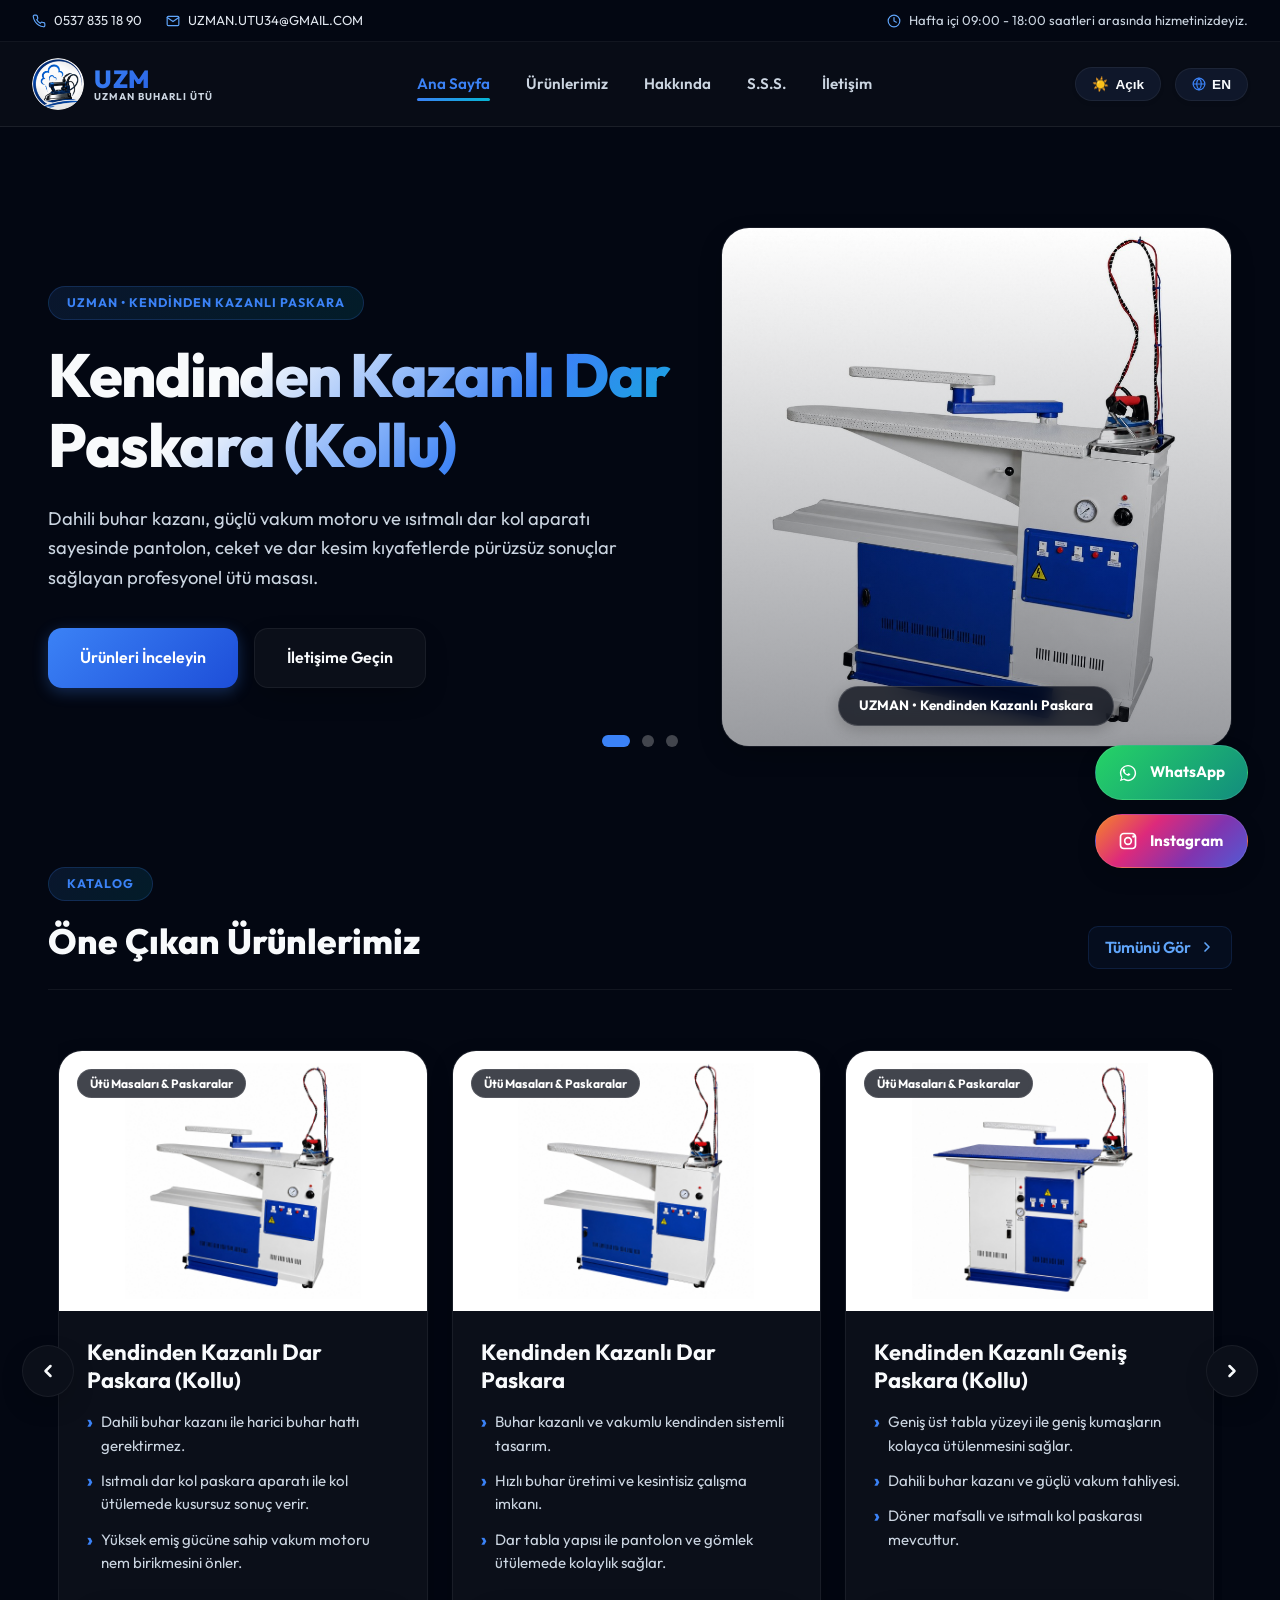
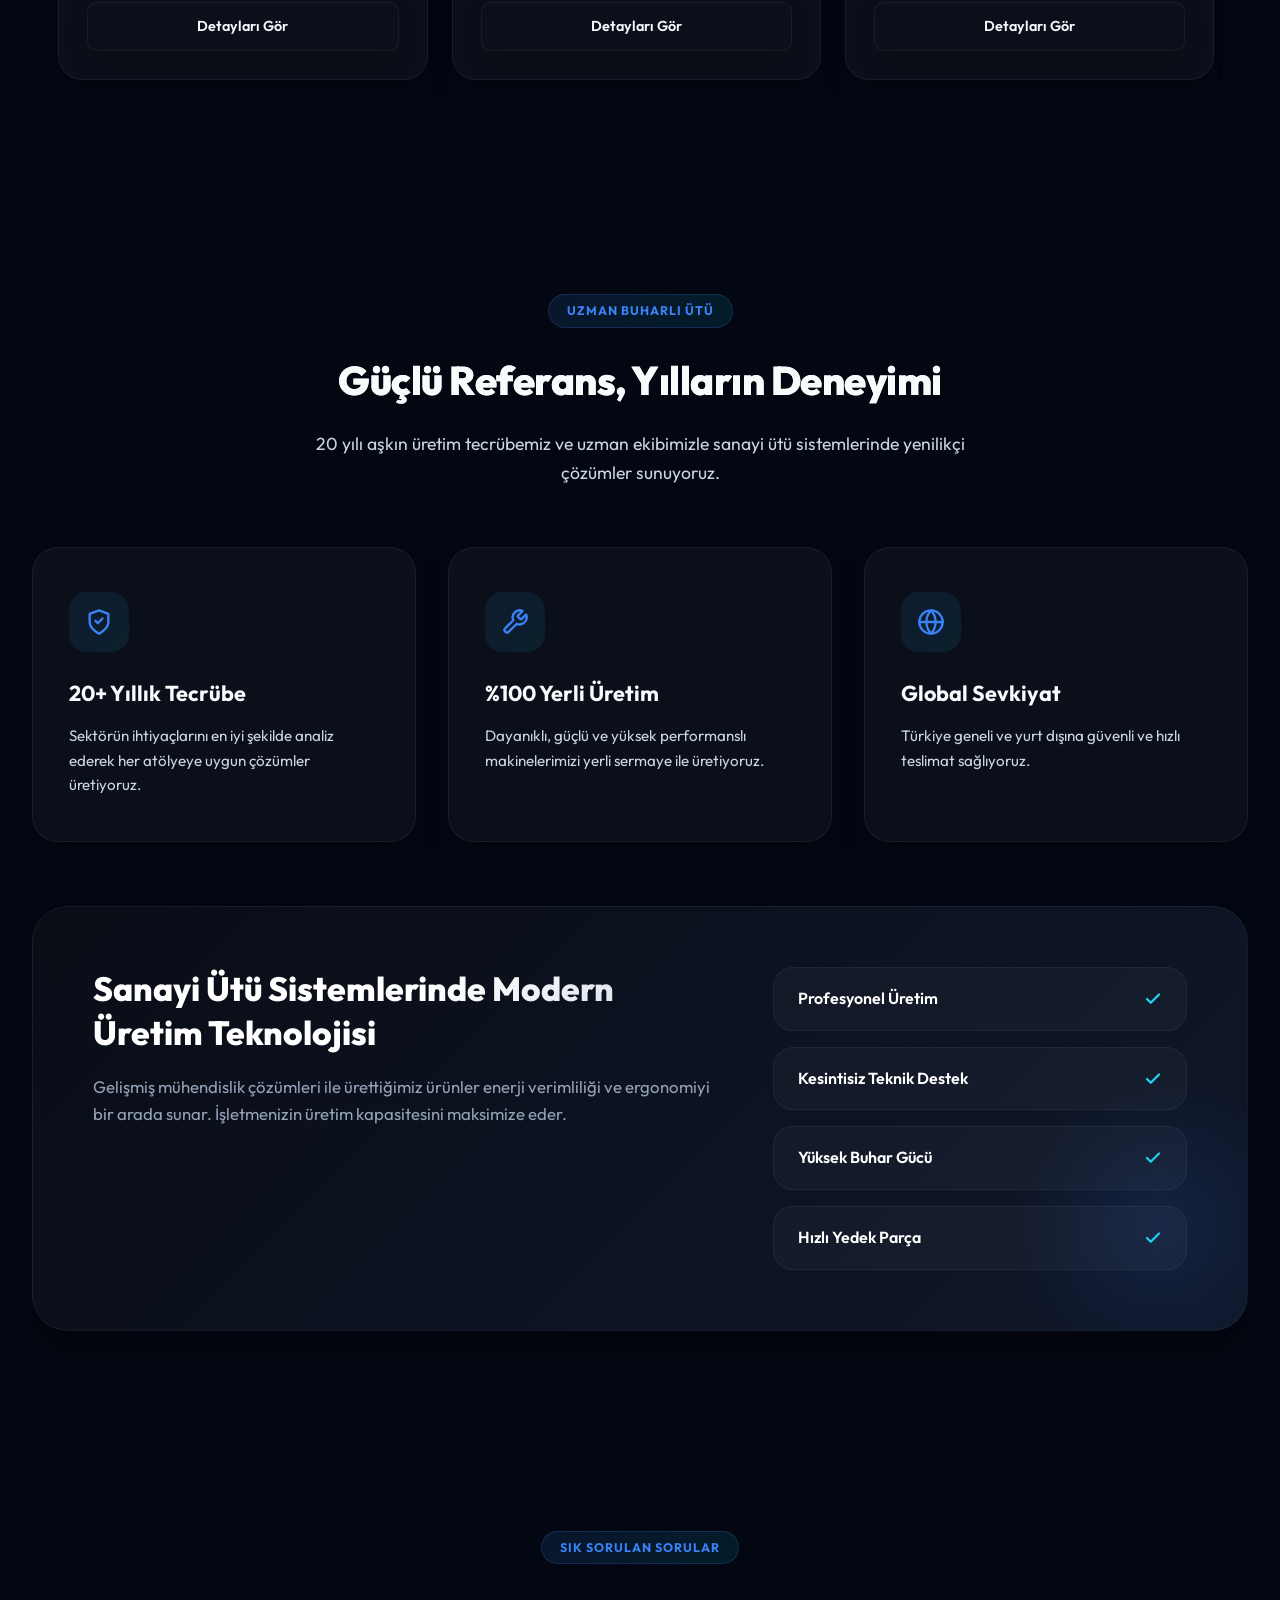
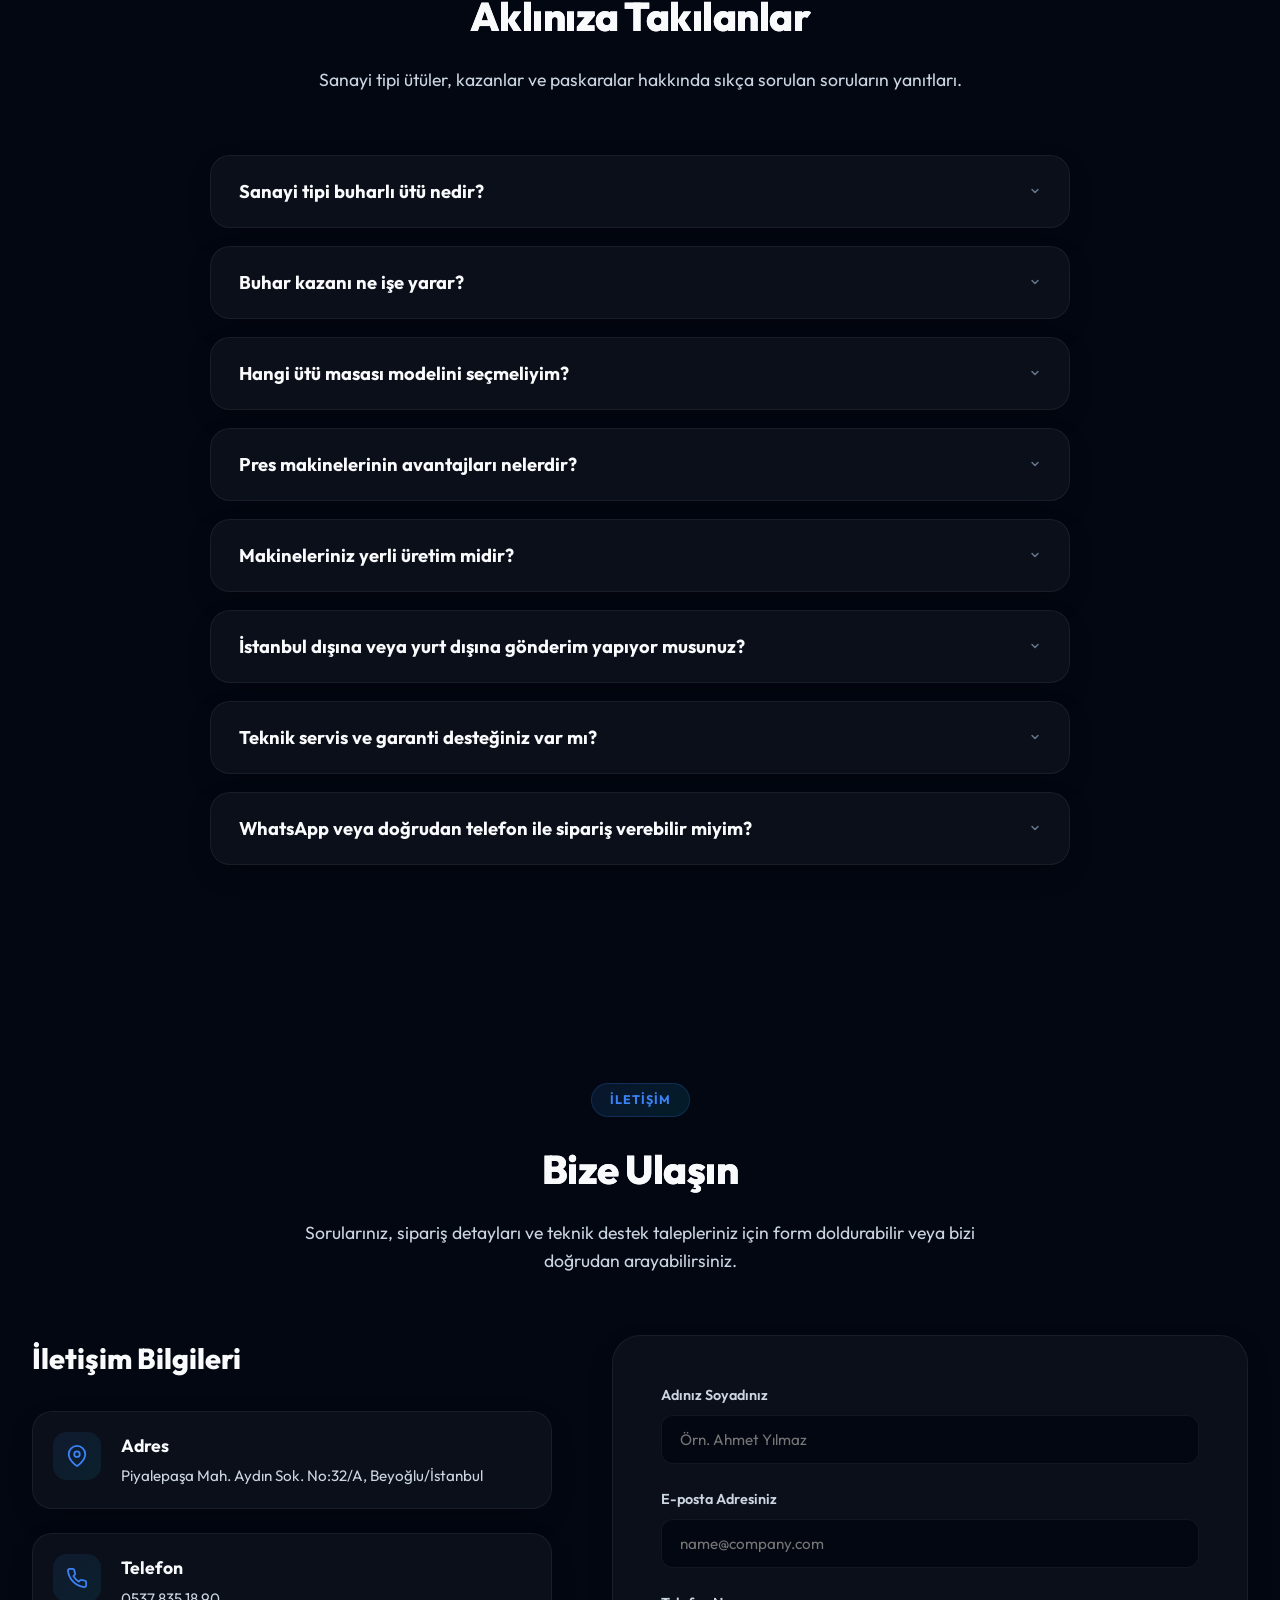
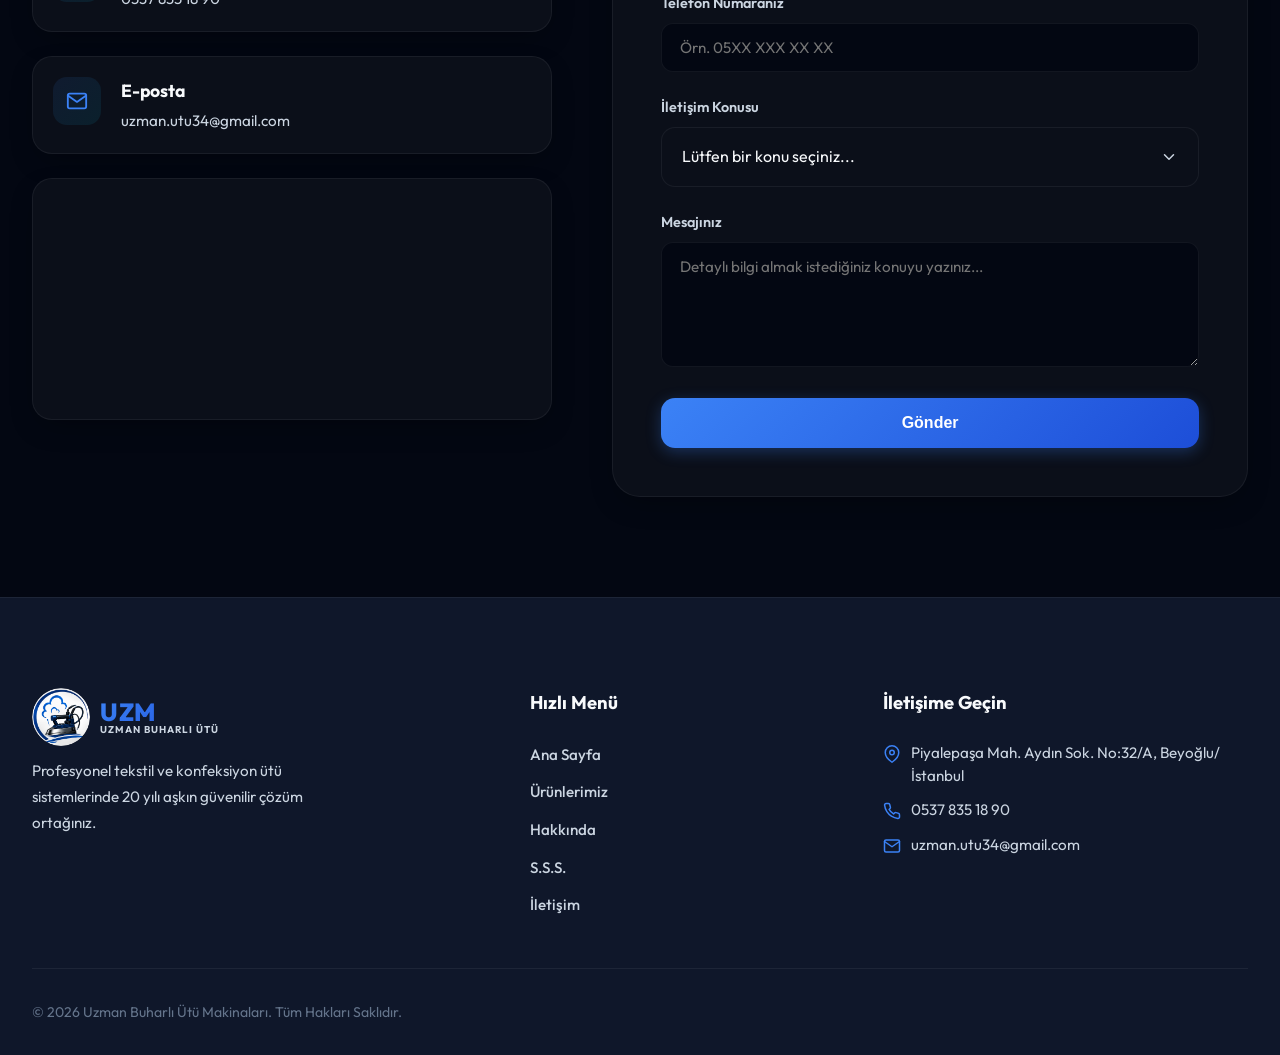
==== commit 42244c8d: "Site güncellendi" ====
--- a/index.html
+++ b/index.html
@@ -382,9 +382,7 @@
           <div class="contact-form-container">
             <form id="contact-form">
               <div class="form-group">
-                <label for="form-name" data-i18n="form-name-label"
-                  >Adınız Soyadınız</label
-                >
+                <label for="form-name" data-i18n="form-name-label">Adınız Soyadınız</label>
                 <input
                   type="text"
                   id="form-name"
@@ -394,9 +392,7 @@
                 />
               </div>
               <div class="form-group">
-                <label for="form-email" data-i18n="form-email-label"
-                  >E-posta Adresiniz</label
-                >
+                <label for="form-email" data-i18n="form-email-label">E-posta Adresiniz</label>
                 <input
                   type="email"
                   id="form-email"
@@ -406,9 +402,26 @@
                 />
               </div>
               <div class="form-group">
-                <label for="form-message" data-i18n="form-message-label"
-                  >Mesajınız</label
-                >
+                <label for="form-phone" data-i18n="form-phone-label">Telefon Numaranız</label>
+                <input
+                  type="tel"
+                  id="form-phone"
+                  required
+                  maxlength="11"
+                  placeholder="Örn. 05XX XXX XX XX"
+                  data-i18n="form-phone-placeholder"
+                />
+              </div>
+              <div class="form-group">
+                <label data-i18n="form-subject-label">İletişim Konusu</label>
+                <div class="custom-select-trigger" id="form-subject-trigger">
+                  <span id="form-subject-selected-text" data-i18n="form-subject-placeholder">Lütfen bir konu seçiniz...</span>
+                  <svg class="select-arrow-icon" viewBox="0 0 24 24" width="18" height="18" fill="none" stroke="currentColor" stroke-width="2" stroke-linecap="round" stroke-linejoin="round"><polyline points="6 9 12 15 18 9"></polyline></svg>
+                </div>
+                <input type="hidden" id="form-subject" required />
+              </div>
+              <div class="form-group">
+                <label for="form-message" data-i18n="form-message-label">Mesajınız</label>
                 <textarea
                   id="form-message"
                   rows="5"
@@ -461,6 +474,40 @@
               </svg>
               <span>WhatsApp ile Sor</span>
             </a>
+          </div>
+        </div>
+      </div>
+    </div>
+
+    <!-- İletişim Konusu Seçim Modalı -->
+    <div class="modal" id="subject-modal">
+      <div class="modal-content" style="max-width: 500px;">
+        <button class="modal-close" id="subject-modal-close">
+          <svg viewBox="0 0 24 24" width="20" height="20" stroke="currentColor" stroke-width="2.5" fill="none" stroke-linecap="round" stroke-linejoin="round"><line x1="18" y1="6" x2="6" y2="18"></line><line x1="6" y1="6" x2="18" y2="18"></line></svg>
+        </button>
+        <div class="modal-body" style="padding: 20px 10px 10px 10px;">
+          <h3 style="margin-bottom: 24px; text-align: center; font-size: 1.4rem;" data-i18n="subject-modal-title">Lütfen İletişim Konusunu Seçiniz</h3>
+          <div class="subject-options-grid">
+            <div class="subject-option-card" data-val="Fiyat Teklifi" data-key="subject-title-1">
+              <div class="subject-icon">💰</div>
+              <div class="subject-text" data-i18n="subject-title-1">Ürün Bilgisi & Fiyat Teklifi</div>
+            </div>
+            <div class="subject-option-card" data-val="Teknik Servis" data-key="subject-title-2">
+              <div class="subject-icon">🔧</div>
+              <div class="subject-text" data-i18n="subject-title-2">Teknik Servis & Bakım</div>
+            </div>
+            <div class="subject-option-card" data-val="Yedek Parça" data-key="subject-title-3">
+              <div class="subject-icon">⚙️</div>
+              <div class="subject-text" data-i18n="subject-title-3">Yedek Parça Talebi</div>
+            </div>
+            <div class="subject-option-card" data-val="Bayilik" data-key="subject-title-4">
+              <div class="subject-icon">🤝</div>
+              <div class="subject-text" data-i18n="subject-title-4">Bayilik & İş Birliği</div>
+            </div>
+            <div class="subject-option-card" data-val="Diğer" data-key="subject-title-5">
+              <div class="subject-icon">💬</div>
+              <div class="subject-text" data-i18n="subject-title-5">Diğer</div>
+            </div>
           </div>
         </div>
       </div>
@@ -488,7 +535,7 @@
         <span>WhatsApp</span>
       </a>
       <a
-        href="https://instagram.com/uzmanbuharliutu"
+        href="https://www.instagram.com/uzmanutu/"
         target="_blank"
         class="float-btn instagram"
         aria-label="Instagram Profile"
--- a/css/style.css
+++ b/css/style.css
@@ -2031,7 +2031,8 @@
   .hero-image-caption {
     font-size: 0.78rem;
     padding: 6px 14px;
-    bottom: 12px;
+    bottom: auto;
+    top: 12px;
   }
 
   .products-carousel-section {
@@ -2237,3 +2238,82 @@
     height: 200px;
   }
 }
+
+/* Custom Subject Select and Option Modal */
+.custom-select-trigger {
+  display: flex;
+  justify-content: space-between;
+  align-items: center;
+  width: 100%;
+  padding: 16px 20px;
+  background: var(--bg-secondary);
+  border: 1px solid var(--border-color);
+  border-radius: 14px;
+  color: var(--text-primary);
+  font-size: 1rem;
+  cursor: pointer;
+  transition: var(--transition-smooth);
+}
+
+.custom-select-trigger:hover {
+  border-color: var(--primary-color);
+  box-shadow: 0 0 0 4px rgba(59, 130, 246, 0.1);
+}
+
+.select-arrow-icon {
+  color: var(--text-secondary);
+  transition: transform 0.3s ease;
+}
+
+.custom-select-trigger:hover .select-arrow-icon {
+  color: var(--primary-color);
+}
+
+.subject-options-grid {
+  display: grid;
+  grid-template-columns: 1fr;
+  gap: 16px;
+}
+
+.subject-option-card {
+  display: flex;
+  align-items: center;
+  gap: 16px;
+  padding: 16px 20px;
+  background: var(--bg-secondary);
+  border: 1px solid var(--border-color);
+  border-radius: 14px;
+  cursor: pointer;
+  transition: var(--transition-smooth);
+}
+
+.subject-option-card:hover {
+  transform: translateY(-2px);
+  border-color: var(--primary-color);
+  background: linear-gradient(135deg, var(--bg-secondary) 0%, rgba(59, 130, 246, 0.05) 100%);
+  box-shadow: var(--card-shadow);
+}
+
+.subject-option-card.active {
+  border-color: var(--primary-color);
+  background: linear-gradient(135deg, rgba(59, 130, 246, 0.1) 0%, rgba(6, 182, 212, 0.1) 100%);
+  box-shadow: 0 0 0 2px var(--primary-color);
+}
+
+.subject-icon {
+  font-size: 1.5rem;
+  width: 44px;
+  height: 44px;
+  background: rgba(255, 255, 255, 0.05);
+  border-radius: 10px;
+  display: flex;
+  align-items: center;
+  justify-content: center;
+  border: 1px solid var(--border-color);
+}
+
+.subject-text {
+  font-size: 1rem;
+  font-weight: 600;
+  color: var(--text-primary);
+}
